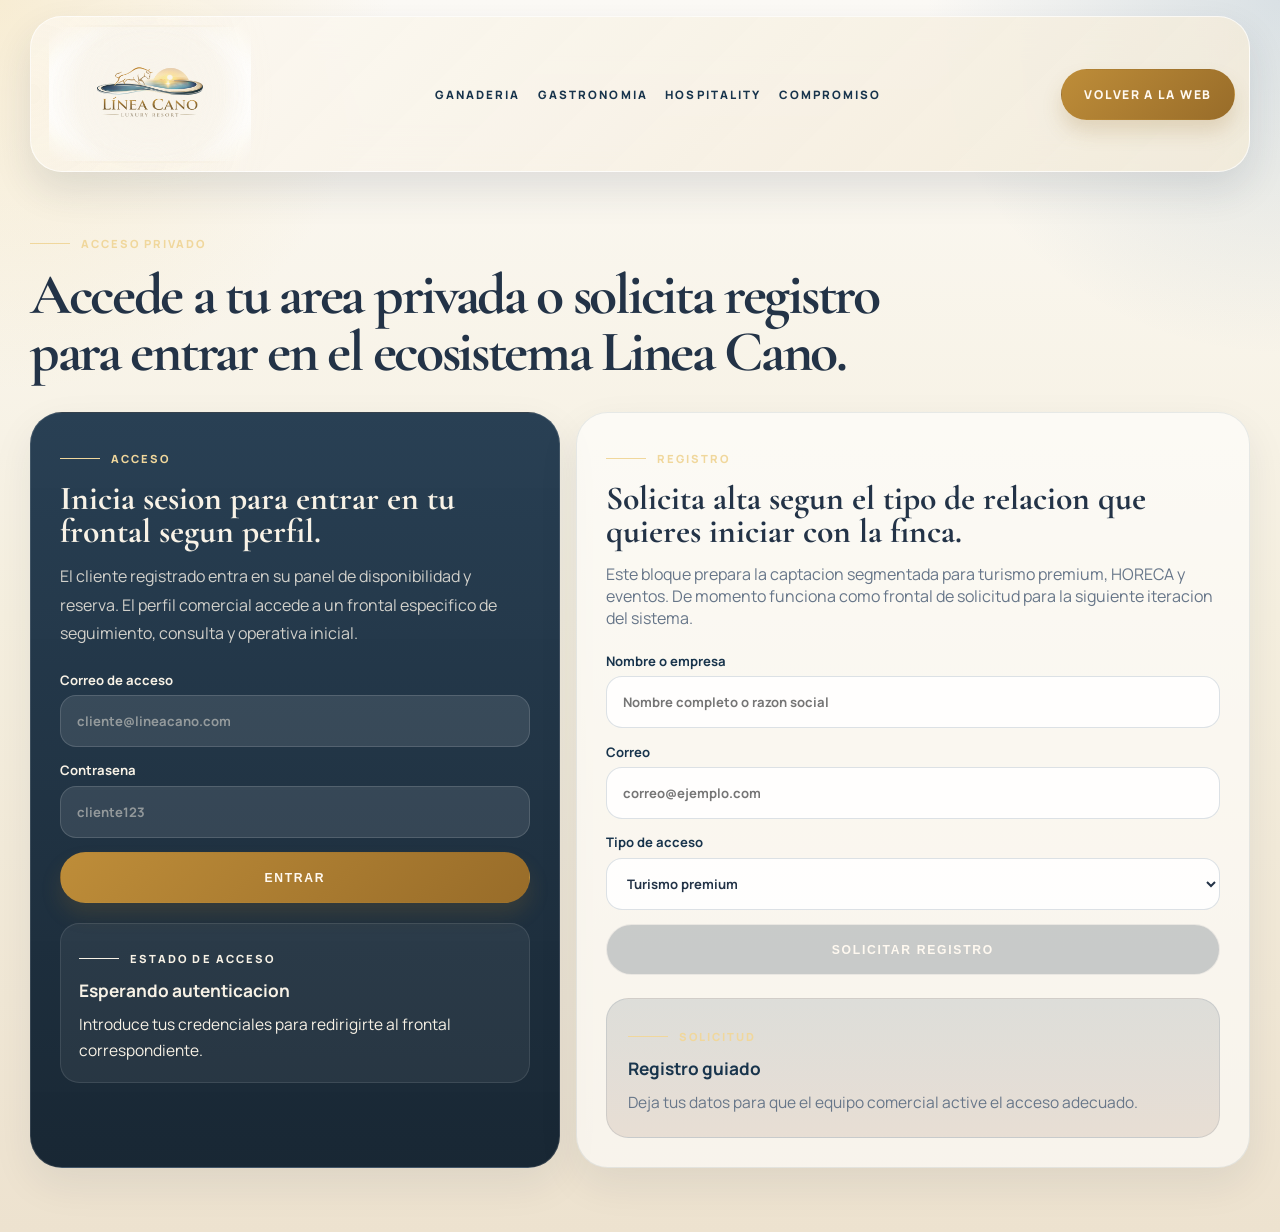
==== acceso.html @ 7818048a "Reestructura el ecosistema digital y el acceso por perfiles" ====
<!DOCTYPE html>
<html lang="es">
<head>
    <meta charset="UTF-8">
    <meta name="viewport" content="width=device-width, initial-scale=1.0">
    <title>Acceso | Linea Cano</title>
    <meta name="description" content="Acceso y registro para clientes y equipo comercial de Linea Cano.">
    <link rel="preconnect" href="https://fonts.googleapis.com">
    <link rel="preconnect" href="https://fonts.gstatic.com" crossorigin>
    <link href="https://fonts.googleapis.com/css2?family=Cormorant+Garamond:wght@400;500;600;700&family=Manrope:wght@400;500;600;700;800&display=swap" rel="stylesheet">
    <link rel="stylesheet" href="style.css">
</head>
<body>
    <header class="site-header">
        <a class="brand" href="index.html" aria-label="Volver al inicio">
            <img class="brand-logo" src="Logo_LineaCano.jpg" alt="Logo de Linea Cano">
        </a>

        <nav class="site-nav" aria-label="Principal">
            <a href="index.html#ganaderia">Ganaderia</a>
            <a href="index.html#producto">Gastronomia</a>
            <a href="index.html#hospitality">Hospitality</a>
            <a href="index.html#compromiso">Compromiso</a>
        </nav>

        <a class="header-cta" href="index.html">Volver a la web</a>
    </header>

    <main class="private-shell">
        <section class="section private-hero">
            <div class="section-heading">
                <p class="eyebrow">Acceso privado</p>
                <h2>Accede a tu area privada o solicita registro para entrar en el ecosistema Linea Cano.</h2>
            </div>

            <div class="private-grid">
                <article class="private-card private-card-dark">
                    <span class="role-kicker">Acceso</span>
                    <h3>Inicia sesion para entrar en tu frontal segun perfil.</h3>
                    <p class="auth-copy">
                        El cliente registrado entra en su panel de disponibilidad y reserva. El perfil comercial accede a un frontal
                        especifico de seguimiento, consulta y operativa inicial.
                    </p>

                    <form class="auth-form" id="auth-form">
                        <label>
                            Correo de acceso
                            <input id="auth-username" name="usuario" type="text" placeholder="cliente@lineacano.com" required>
                        </label>
                        <label>
                            Contrasena
                            <input
                                id="auth-password"
                                name="contrasena"
                                type="password"
                                placeholder="cliente123"
                                maxlength="12"
                                pattern="[A-Za-z0-9]{1,12}"
                                title="La contraseña debe tener un máximo de 12 caracteres alfanuméricos."
                                required
                            >
                        </label>
                        <button class="button button-primary" type="submit">Entrar</button>
                    </form>

                    <div class="session-status" id="session-status" data-state="publico">
                        <p class="availability-label">Estado de acceso</p>
                        <strong class="availability-title">Esperando autenticacion</strong>
                        <p class="availability-text">Introduce tus credenciales para redirigirte al frontal correspondiente.</p>
                    </div>
                </article>

                <article class="private-card">
                    <span class="role-kicker">Registro</span>
                    <h3>Solicita alta segun el tipo de relacion que quieres iniciar con la finca.</h3>
                    <p class="private-text">
                        Este bloque prepara la captacion segmentada para turismo premium, HORECA y eventos. De momento funciona
                        como frontal de solicitud para la siguiente iteracion del sistema.
                    </p>

                    <form class="register-form" id="register-form">
                        <label>
                            Nombre o empresa
                            <input id="register-name" type="text" placeholder="Nombre completo o razon social" required>
                        </label>
                        <label>
                            Correo
                            <input id="register-email" type="email" placeholder="correo@ejemplo.com" required>
                        </label>
                        <label>
                            Tipo de acceso
                            <select id="register-type" required>
                                <option value="turismo">Turismo premium</option>
                                <option value="eventos">Eventos y celebraciones</option>
                                <option value="horeca">Profesional HORECA</option>
                            </select>
                        </label>
                        <button class="button button-secondary register-submit" type="submit">Solicitar registro</button>
                    </form>

                    <div class="availability-card" id="register-status" data-state="bloqueado">
                        <p class="availability-label">Solicitud</p>
                        <strong class="availability-title">Registro guiado</strong>
                        <p class="availability-text">Deja tus datos para que el equipo comercial active el acceso adecuado.</p>
                    </div>
                </article>
            </div>
        </section>
    </main>

    <script src="acceso.js"></script>
</body>
</html>
---- style.css ----
:root {
    --bg: #f7f2e8;
    --surface: rgba(250, 246, 239, 0.88);
    --surface-strong: #efe5d4;
    --ink: #233347;
    --muted: #677689;
    --accent: #be8d39;
    --accent-deep: #986c29;
    --accent-soft: rgba(190, 141, 57, 0.14);
    --navy: #2a4c68;
    --navy-deep: #18344c;
    --sun: #f0d79c;
    --line: rgba(42, 76, 104, 0.14);
    --shadow: 0 24px 60px rgba(24, 41, 59, 0.14);
}

* {
    box-sizing: border-box;
    margin: 0;
    padding: 0;
}

html {
    scroll-behavior: smooth;
}

body {
    min-height: 100vh;
    font-family: "Manrope", sans-serif;
    color: var(--ink);
    background:
        radial-gradient(circle at top left, rgba(240, 215, 156, 0.38), transparent 22%),
        radial-gradient(circle at top right, rgba(60, 109, 149, 0.18), transparent 20%),
        linear-gradient(180deg, #fcfaf6 0%, #f5efdf 50%, #ede2cf 100%);
    -webkit-font-smoothing: antialiased;
}

a {
    color: inherit;
    text-decoration: none;
}

img {
    display: block;
    max-width: 100%;
}

.is-hidden {
    display: none !important;
}

.site-header,
.section,
.stats-strip,
.site-footer {
    width: min(1220px, calc(100% - 2rem));
    margin: 0 auto;
}

.site-header {
    position: sticky;
    top: 0.55rem;
    z-index: 30;
    display: grid;
    grid-template-columns: auto 1fr auto;
    align-items: center;
    gap: 1rem;
    padding: 0.5rem 0.85rem;
    margin-top: 1rem;
    border: 1px solid rgba(255, 255, 255, 0.7);
    border-radius: 2rem;
    background:
        radial-gradient(circle at left center, rgba(240, 215, 156, 0.14), transparent 20%),
        linear-gradient(135deg, rgba(252, 249, 243, 0.9), rgba(242, 234, 216, 0.84));
    backdrop-filter: blur(18px);
    box-shadow: 0 18px 38px rgba(32, 52, 74, 0.12);
    will-change: auto;
    transition: box-shadow 160ms ease;
}

.site-header.is-compact {
    grid-template-columns: auto 1fr auto;
    padding: 0.12rem 0.58rem;
    border-radius: 1rem;
    background:
        radial-gradient(circle at left center, rgba(240, 215, 156, 0.16), transparent 18%),
        linear-gradient(135deg, rgba(249, 244, 235, 0.88), rgba(236, 225, 204, 0.76));
    box-shadow: 0 10px 18px rgba(32, 52, 74, 0.08);
}

.brand {
    display: inline-flex;
    align-items: center;
    position: relative;
    padding: 0.12rem 0.28rem;
    border-radius: 1.2rem;
    background:
        radial-gradient(circle at center, rgba(247, 242, 232, 0.88), rgba(244, 236, 220, 0.5) 58%, rgba(244, 236, 220, 0) 84%);
    border: 0;
    box-shadow: none;
    overflow: visible;
    isolation: isolate;
}

.site-header.is-compact .brand {
    grid-column: 1;
    justify-self: start;
    margin-left: -0.05rem;
    padding-left: 0.02rem;
    background:
        radial-gradient(circle at center, rgba(244, 236, 220, 0.84), rgba(238, 227, 207, 0.46) 58%, rgba(238, 227, 207, 0) 84%);
}

.brand::after {
    content: "";
    position: absolute;
    inset: -0.3rem;
    border-radius: 1.6rem;
    background:
        radial-gradient(circle at center, rgba(247, 242, 232, 0.28), rgba(247, 242, 232, 0) 70%);
    filter: blur(14px);
    z-index: 0;
}

.brand-logo {
    position: relative;
    z-index: 1;
    width: auto;
    height: 8.4rem;
    object-fit: contain;
    mix-blend-mode: multiply;
    filter: saturate(1.02) contrast(1) brightness(1.01);
    -webkit-mask-image: radial-gradient(ellipse at center, #000 58%, rgba(0, 0, 0, 0.88) 72%, rgba(0, 0, 0, 0.32) 84%, transparent 96%);
    mask-image: radial-gradient(ellipse at center, #000 58%, rgba(0, 0, 0, 0.88) 72%, rgba(0, 0, 0, 0.32) 84%, transparent 96%);
    transform-origin: left center;
    backface-visibility: hidden;
    will-change: auto;
    transition: none;
}

.site-header.is-compact .brand-logo {
    height: 3.2rem;
}

.site-nav {
    display: flex;
    justify-content: center;
    flex-wrap: wrap;
    gap: 1.1rem;
}

.site-header.is-compact .site-nav {
    grid-column: 2;
    justify-content: center;
    align-items: center;
    gap: 0.55rem;
}

.site-header.is-compact .site-nav a {
    font-size: 0.6rem;
    letter-spacing: 0.14em;
}

.site-nav a,
.eyebrow,
.card-label,
.role-kicker,
.availability-label,
.feature-list span,
.site-footer p:first-child {
    text-transform: uppercase;
    letter-spacing: 0.18em;
}

.site-nav a {
    position: relative;
    font-size: 0.72rem;
    font-weight: 800;
    color: var(--navy-deep);
}

.site-nav a::after {
    content: "";
    position: absolute;
    left: 0;
    bottom: -0.35rem;
    width: 100%;
    height: 1px;
    background: linear-gradient(90deg, transparent, var(--accent), transparent);
    transform: scaleX(0);
    transform-origin: center;
    transition: transform 180ms ease;
}

.site-nav a:hover::after,
.site-nav a:focus-visible::after {
    transform: scaleX(1);
}

.header-cta,
.button {
    display: inline-flex;
    align-items: center;
    justify-content: center;
    min-height: 3.2rem;
    padding: 0.85rem 1.4rem;
    border-radius: 999px;
    border: 1px solid transparent;
    font-size: 0.76rem;
    font-weight: 800;
    letter-spacing: 0.14em;
    text-transform: uppercase;
    transition: transform 180ms ease, box-shadow 180ms ease, background-color 180ms ease;
}

.header-cta {
    transition:
        transform 180ms ease,
        box-shadow 180ms ease,
        background-color 180ms ease;
}

.site-header.is-compact .header-cta {
    grid-column: 3;
    justify-self: end;
    min-height: 2.15rem;
    padding: 0.42rem 0.72rem;
    font-size: 0.63rem;
}

.header-cta,
.button-primary {
    background: linear-gradient(135deg, var(--accent), var(--accent-deep));
    color: #fff9f0;
    box-shadow: 0 12px 20px rgba(152, 108, 41, 0.2);
}

.header-cta:hover,
.button:hover,
.header-cta:focus-visible,
.button:focus-visible {
    transform: translateY(-2px);
}

.button-secondary {
    border-color: rgba(255, 249, 240, 0.62);
    color: #fff9f0;
    background: rgba(27, 52, 75, 0.22);
}

.hero h1,
.section-heading h2,
.hero-card h2,
.product-copy h3,
.showcase-copy h3,
.role-summary h3,
.booking-head h3,
.reserve-card h2 {
    font-family: "Cormorant Garamond", serif;
}

.hero {
    position: relative;
    padding: 5.7rem 0 3rem;
    overflow: hidden;
}

.hero-backdrop {
    position: absolute;
    inset: 1.3rem 0 auto;
    height: 47rem;
    width: min(1280px, calc(100% - 2rem));
    margin: 0 auto;
    border-radius: 2.8rem;
    background:
        linear-gradient(rgba(23, 40, 57, 0.3), rgba(20, 30, 43, 0.56)),
        linear-gradient(rgba(23, 40, 57, 0.3), rgba(20, 30, 43, 0.56));
    box-shadow: var(--shadow);
    background-position: center;
    background-size: cover;
}

.hero-grid {
    position: relative;
    z-index: 1;
    width: min(1220px, calc(100% - 2rem));
    margin: 0 auto;
    min-height: 42rem;
    display: grid;
    grid-template-columns: minmax(0, 1.35fr) minmax(320px, 0.65fr);
    align-items: end;
    gap: 2rem;
    padding: 3rem 1rem 0;
}

.hero-copy {
    max-width: 46rem;
    color: #f8f2e6;
    padding: 0 0 3rem 0.8rem;
}

.eyebrow,
.card-label,
.role-kicker,
.availability-label {
    display: inline-flex;
    align-items: center;
    gap: 0.7rem;
    font-size: 0.7rem;
    font-weight: 800;
    color: var(--sun);
}

.eyebrow::before,
.card-label::before,
.role-kicker::before,
.availability-label::before {
    content: "";
    width: 2.5rem;
    height: 1px;
    background: currentColor;
}

.hero h1 {
    margin-top: 1rem;
    font-size: clamp(3.5rem, 7vw, 6rem);
    line-height: 0.92;
    letter-spacing: -0.05em;
}

.hero-text,
.story-copy p,
.product-copy p,
.showcase-copy p,
.role-summary p,
.role-features span,
.reserve-card p,
.availability-text,
.booking-form label {
    font-size: 0.97rem;
    line-height: 1.72;
}

.hero-text {
    max-width: 38rem;
    margin-top: 1.35rem;
    color: rgba(248, 242, 230, 0.88);
}

.hero-actions {
    display: flex;
    flex-wrap: wrap;
    gap: 1rem;
    margin-top: 2rem;
}

.hero-card,
.story-panel,
.product-card,
.showcase-card,
.platform-shell,
.reserve-card,
.booking-widget {
    box-shadow: var(--shadow);
}

.hero-card {
    padding: 2.1rem;
    border-radius: 2rem;
    color: #f8f1e5;
    border: 1px solid rgba(255, 255, 255, 0.16);
    background:
        radial-gradient(circle at top right, rgba(240, 215, 156, 0.18), transparent 26%),
        linear-gradient(180deg, rgba(34, 63, 89, 0.86), rgba(20, 34, 48, 0.94));
    backdrop-filter: blur(14px);
}

.hero-card h2 {
    margin-top: 1rem;
    font-size: 2.25rem;
    line-height: 0.98;
}

.hero-list {
    margin-top: 1.5rem;
    list-style: none;
    display: grid;
    gap: 1rem;
}

.hero-list li {
    position: relative;
    padding-left: 1.35rem;
    color: rgba(248, 241, 229, 0.82);
    line-height: 1.7;
}

.hero-list li::before {
    content: "";
    position: absolute;
    top: 0.7rem;
    left: 0;
    width: 0.45rem;
    height: 0.45rem;
    border-radius: 50%;
    background: var(--accent);
}

.stats-strip {
    position: relative;
    z-index: 2;
    margin-top: -2rem;
    display: grid;
    grid-template-columns: repeat(3, minmax(0, 1fr));
    gap: 1rem;
}

.stats-strip article {
    padding: 1.7rem;
    border-radius: 1.6rem;
    background:
        linear-gradient(180deg, rgba(252, 248, 242, 0.95), rgba(238, 227, 208, 0.96));
    border: 1px solid rgba(255, 255, 255, 0.6);
    backdrop-filter: blur(18px);
}

.stats-strip strong {
    display: block;
    font-family: "Cormorant Garamond", serif;
    font-size: 2.5rem;
    color: var(--navy);
}

.stats-strip span {
    display: block;
    margin-top: 0.35rem;
    color: var(--muted);
    line-height: 1.6;
}

.section {
    padding: 6rem 0 0;
}

.section-heading {
    display: grid;
    gap: 1rem;
    max-width: 54rem;
}

.section-heading h2 {
    font-size: clamp(2.55rem, 4.5vw, 4rem);
    line-height: 0.98;
    letter-spacing: -0.04em;
}

.story-layout {
    margin-top: 2rem;
    display: grid;
    grid-template-columns: 1.1fr 1fr 0.9fr;
    gap: 1rem;
}

.story-panel {
    min-height: 27rem;
    border-radius: 2rem;
    overflow: hidden;
}

.story-copy,
.showcase-copy,
.booking-widget,
.platform-shell {
    border: 1px solid var(--line);
    background: linear-gradient(180deg, rgba(251, 247, 240, 0.92), rgba(238, 228, 211, 0.96));
}

.story-copy {
    padding: 2rem;
}

.story-copy p + p,
.showcase-copy p + p {
    margin-top: 1rem;
}

.story-image,
.product-card,
.showcase-image {
    position: relative;
    background-position: center;
    background-size: cover;
}

.story-image-main {
    background-image:
        linear-gradient(rgba(24, 28, 23, 0.18), rgba(24, 28, 23, 0.42)),
        linear-gradient(rgba(24, 28, 23, 0.18), rgba(24, 28, 23, 0.42));
}

.story-image-side {
    background-image:
        linear-gradient(rgba(26, 35, 46, 0.18), rgba(20, 29, 40, 0.4)),
        linear-gradient(rgba(26, 35, 46, 0.18), rgba(20, 29, 40, 0.4));
}

.panel-overlay {
    position: absolute;
    inset: auto 1.2rem 1.2rem;
    padding: 1rem 1.1rem;
    border-radius: 1.2rem;
    background: rgba(17, 31, 43, 0.58);
    color: #f8f2e6;
    backdrop-filter: blur(10px);
}

.panel-overlay span {
    display: block;
    font-size: 0.72rem;
    text-transform: uppercase;
    letter-spacing: 0.16em;
    color: rgba(248, 242, 230, 0.72);
}

.panel-overlay strong {
    display: block;
    margin-top: 0.45rem;
    font-family: "Cormorant Garamond", serif;
    font-size: 1.45rem;
    font-weight: 600;
}

.product-grid {
    margin-top: 2rem;
    display: grid;
    grid-template-columns: 1.15fr 1fr 1fr;
    gap: 1rem;
}

.product-card {
    min-height: 28rem;
    border-radius: 2rem;
    overflow: hidden;
    display: flex;
    align-items: end;
}

.product-card-steak {
    background-image:
        linear-gradient(rgba(20, 18, 16, 0.16), rgba(20, 18, 16, 0.68)),
        linear-gradient(rgba(20, 18, 16, 0.16), rgba(20, 18, 16, 0.68));
}

.product-card-garden {
    background-image:
        linear-gradient(rgba(25, 36, 20, 0.16), rgba(20, 28, 19, 0.64)),
        linear-gradient(rgba(25, 36, 20, 0.16), rgba(20, 28, 19, 0.64));
}

.product-card-iberico {
    background-image:
        linear-gradient(rgba(24, 31, 22, 0.14), rgba(19, 26, 19, 0.62)),
        linear-gradient(rgba(24, 31, 22, 0.14), rgba(19, 26, 19, 0.62));
}

.product-copy {
    width: 100%;
    padding: 1.7rem;
    color: #f8f2e6;
    background: linear-gradient(180deg, transparent, rgba(18, 24, 32, 0.66));
}

.product-copy span {
    font-size: 0.7rem;
    font-weight: 800;
    letter-spacing: 0.18em;
    text-transform: uppercase;
    color: var(--sun);
}

.product-copy h3 {
    margin-top: 0.8rem;
    font-size: 1.9rem;
    line-height: 1;
}

.product-copy p {
    margin-top: 0.8rem;
    color: rgba(248, 242, 230, 0.84);
}

.showcase-layout {
    margin-top: 2rem;
    display: grid;
    grid-template-columns: 1.05fr 0.95fr;
    gap: 1rem;
}

.thematic-section {
    position: relative;
}

.page-hero {
    padding-bottom: 2.4rem;
}

.subpage-hero .hero-grid {
    min-height: 27rem;
    align-items: end;
}

.gateway-grid,
.sitemap-grid,
.contact-strip {
    margin-top: 2rem;
    display: grid;
    grid-template-columns: repeat(2, minmax(0, 1fr));
    gap: 1rem;
}

.sitemap-grid {
    grid-template-columns: repeat(3, minmax(0, 1fr));
}

.contact-strip {
    grid-template-columns: repeat(3, minmax(0, 1fr));
}

.gateway-card,
.sitemap-card {
    padding: 1.85rem;
    border-radius: 2rem;
    background:
        radial-gradient(circle at top right, rgba(240, 215, 156, 0.18), transparent 26%),
        rgba(255, 255, 255, 0.58);
    border: 1px solid rgba(42, 76, 104, 0.1);
    box-shadow: 0 16px 40px rgba(24, 41, 59, 0.08);
}

.gateway-card h3,
.sitemap-card h3 {
    margin-top: 0.9rem;
    font-family: "Cormorant Garamond", serif;
    font-size: 2rem;
    line-height: 1;
}

.gateway-card p,
.sitemap-card p {
    margin-top: 0.9rem;
    color: var(--muted);
    line-height: 1.72;
}

.gateway-card .button {
    margin-top: 1.4rem;
}

.sitemap-card a {
    display: inline-flex;
    margin-top: 1.2rem;
    font-weight: 800;
    letter-spacing: 0.08em;
    text-transform: uppercase;
    color: var(--navy-deep);
}

.thematic-grid {
    margin-top: 2rem;
    display: grid;
    grid-template-columns: repeat(2, minmax(0, 1fr));
    gap: 1rem;
}

.thematic-card {
    padding: 2rem;
    border-radius: 2rem;
    background:
        radial-gradient(circle at top right, rgba(240, 215, 156, 0.18), transparent 28%),
        rgba(255, 255, 255, 0.58);
    border: 1px solid rgba(42, 76, 104, 0.1);
    box-shadow: 0 16px 40px rgba(24, 41, 59, 0.08);
}

.thematic-card h3 {
    margin-top: 0.9rem;
    font-family: "Cormorant Garamond", serif;
    font-size: 2rem;
    line-height: 1;
}

.thematic-card p {
    margin-top: 0.9rem;
    color: var(--muted);
}

.showcase-card {
    min-height: 30rem;
    border-radius: 2rem;
    overflow: hidden;
}

.showcase-image {
    background-image:
        linear-gradient(rgba(16, 20, 16, 0.16), rgba(16, 20, 16, 0.34)),
        linear-gradient(rgba(16, 20, 16, 0.16), rgba(16, 20, 16, 0.34));
}

.showcase-copy {
    padding: 2rem;
}

.feature-list {
    display: flex;
    flex-wrap: wrap;
    gap: 0.8rem;
    margin-top: 1.4rem;
}

.feature-list span {
    padding: 0.85rem 1rem;
    border-radius: 999px;
    background: rgba(255, 255, 255, 0.56);
    border: 1px solid rgba(29, 36, 29, 0.08);
    font-size: 0.68rem;
    font-weight: 800;
}

.platform-shell {
    margin-top: 2rem;
    padding: 1.2rem;
    border-radius: 2rem;
}

.access-layout {
    display: grid;
    grid-template-columns: minmax(300px, 0.86fr) minmax(0, 1.14fr);
    gap: 1rem;
}

.auth-card {
    padding: 1.5rem;
    border-radius: 1.7rem;
    background: linear-gradient(180deg, rgba(32, 56, 78, 0.96), rgba(20, 35, 49, 0.98));
    color: #f8f2e6;
    border: 1px solid rgba(255, 255, 255, 0.12);
}

.auth-card h3 {
    margin-top: 1rem;
    font-family: "Cormorant Garamond", serif;
    font-size: 2.05rem;
    line-height: 1;
}

.auth-copy {
    margin-top: 0.8rem;
    color: rgba(248, 242, 230, 0.82);
    line-height: 1.8;
}

.auth-form {
    display: grid;
    gap: 0.9rem;
    margin-top: 1.4rem;
}

.auth-form label {
    display: grid;
    gap: 0.4rem;
    font-size: 0.82rem;
    font-weight: 700;
    color: #f8f2e6;
}

.auth-form input {
    min-height: 3.25rem;
    padding: 0.9rem 1rem;
    border-radius: 1rem;
    border: 1px solid rgba(255, 255, 255, 0.14);
    background: rgba(255, 255, 255, 0.1);
    color: #fff8ed;
    font: inherit;
}

.auth-form input::placeholder {
    color: rgba(248, 242, 230, 0.48);
}

.demo-users {
    margin-top: 1.2rem;
    padding: 1rem 1.1rem;
    border-radius: 1.2rem;
    background: rgba(255, 255, 255, 0.06);
    border: 1px solid rgba(255, 255, 255, 0.08);
}

.demo-users strong {
    display: block;
    color: var(--sun);
}

.demo-users p {
    margin-top: 0.45rem;
    color: rgba(248, 242, 230, 0.82);
}

.session-status {
    margin-top: 1.2rem;
    padding: 1.15rem;
    border-radius: 1.2rem;
    background: rgba(255, 255, 255, 0.06);
    border: 1px solid rgba(255, 255, 255, 0.1);
}

.session-status[data-state="registrado"] {
    background: linear-gradient(180deg, rgba(54, 110, 81, 0.22), rgba(255, 255, 255, 0.06));
}

.session-status[data-state="maestro"] {
    background: linear-gradient(180deg, rgba(190, 141, 57, 0.22), rgba(255, 255, 255, 0.06));
}

.logout-button {
    width: 100%;
    margin-top: 1rem;
}

.access-copy {
    display: grid;
    gap: 1rem;
}

.public-portal,
.private-portal {
    display: grid;
    gap: 1rem;
}

.role-switch {
    display: inline-flex;
    flex-wrap: wrap;
    gap: 0.7rem;
    padding: 0.35rem;
    border-radius: 999px;
    background: rgba(255, 255, 255, 0.58);
    border: 1px solid rgba(42, 76, 104, 0.1);
}

.role-tab {
    min-height: 2.9rem;
    padding: 0.75rem 1.1rem;
    border: 0;
    border-radius: 999px;
    background: transparent;
    color: var(--navy-deep);
    font: inherit;
    font-size: 0.76rem;
    font-weight: 800;
    letter-spacing: 0.12em;
    text-transform: uppercase;
    cursor: pointer;
}

.role-tab.is-active {
    background: linear-gradient(135deg, var(--navy), var(--navy-deep));
    color: #fff6ea;
    box-shadow: 0 12px 20px rgba(24, 52, 76, 0.2);
}

.role-panels {
    margin-top: 1.4rem;
}

.role-panel {
    display: none;
    grid-template-columns: minmax(0, 0.95fr) minmax(0, 1.05fr);
    gap: 1rem;
}

.role-panel.is-active {
    display: grid;
}

.role-summary,
.role-features article,
.management-preview article {
    padding: 1.5rem;
    border-radius: 1.5rem;
    background: rgba(255, 255, 255, 0.56);
    border: 1px solid rgba(42, 76, 104, 0.1);
}

.role-summary h3,
.booking-head h3 {
    margin-top: 1rem;
    font-size: 2rem;
    line-height: 1;
}

.role-summary p {
    margin-top: 0.8rem;
    color: var(--muted);
}

.role-features {
    display: grid;
    gap: 1rem;
}

.role-features strong,
.management-preview strong,
.availability-title {
    display: block;
    color: var(--navy-deep);
}

.role-features span {
    display: block;
    margin-top: 0.35rem;
    color: var(--muted);
}

.reservation-layout {
    display: grid;
    grid-template-columns: minmax(0, 1fr) minmax(340px, 0.92fr);
    gap: 1rem;
    align-items: stretch;
}

.reserve-card {
    padding: 2.7rem;
    border-radius: 2.2rem;
    background:
        radial-gradient(circle at top right, rgba(240, 215, 156, 0.2), transparent 26%),
        linear-gradient(135deg, rgba(27, 52, 75, 0.94), rgba(52, 82, 111, 0.86)),
        url("https://images.unsplash.com/photo-1510798831971-661eb04b3739?auto=format&fit=crop&w=1400&q=80") center/cover;
    color: #f8f1e5;
}

.reserve-card h2 {
    max-width: 48rem;
    margin-top: 1rem;
    font-size: clamp(2.7rem, 4.4vw, 4rem);
    line-height: 0.97;
}

.reserve-card p {
    max-width: 38rem;
    margin-top: 1rem;
    color: rgba(248, 241, 229, 0.84);
}

.booking-widget {
    padding: 1.6rem;
    border-radius: 2rem;
}

.booking-form {
    display: grid;
    gap: 1rem;
    margin-top: 1.3rem;
}

.booking-form label {
    display: grid;
    gap: 0.45rem;
    font-size: 0.82rem;
    font-weight: 700;
    color: var(--navy-deep);
}

.booking-form input,
.booking-form select {
    width: 100%;
    min-height: 3.4rem;
    padding: 0.9rem 1rem;
    border-radius: 1rem;
    border: 1px solid rgba(42, 76, 104, 0.18);
    background: rgba(255, 255, 255, 0.76);
    color: var(--ink);
    font: inherit;
}

.booking-form.is-locked {
    opacity: 0.92;
}

.booking-submit {
    width: 100%;
    margin-top: 0.4rem;
}

.booking-form.is-locked input,
.booking-form.is-locked select {
    opacity: 1;
    background: rgba(255, 255, 255, 0.88);
}

.booking-confirm {
    margin-top: 0;
}

.private-shell {
    padding: 2rem 0 4rem;
}

.private-hero {
    padding-top: 2rem;
}

.private-grid {
    margin-top: 2rem;
    display: grid;
    grid-template-columns: minmax(320px, 0.88fr) minmax(0, 1.12fr);
    gap: 1rem;
}

.private-card {
    padding: 1.8rem;
    border-radius: 2rem;
    background: rgba(255, 255, 255, 0.58);
    border: 1px solid rgba(42, 76, 104, 0.1);
    box-shadow: 0 16px 40px rgba(24, 41, 59, 0.08);
}

.private-card-dark {
    background: linear-gradient(180deg, rgba(32, 56, 78, 0.96), rgba(20, 35, 49, 0.98));
    color: #f8f2e6;
    border-color: rgba(255, 255, 255, 0.12);
}

.private-card h3 {
    margin-top: 1rem;
    font-family: "Cormorant Garamond", serif;
    font-size: 2.1rem;
    line-height: 1;
}

.private-text {
    margin-top: 0.9rem;
    color: var(--muted);
}

.register-form {
    display: grid;
    gap: 0.9rem;
    margin-top: 1.4rem;
}

.register-form label {
    display: grid;
    gap: 0.4rem;
    font-size: 0.82rem;
    font-weight: 700;
    color: var(--navy-deep);
}

.register-form input,
.register-form select {
    min-height: 3.25rem;
    padding: 0.9rem 1rem;
    border-radius: 1rem;
    border: 1px solid rgba(42, 76, 104, 0.16);
    background: rgba(255, 255, 255, 0.84);
    color: var(--ink);
    font: inherit;
}

.private-card-dark .session-status .availability-title,
.private-card-dark .session-status .availability-text,
.private-card-dark .session-status .availability-label {
    color: #f8f2e6;
}

.private-logout {
    border: 0;
    cursor: pointer;
}

.availability-card {
    margin-top: 1.4rem;
    padding: 1.35rem;
    border-radius: 1.4rem;
    background: linear-gradient(180deg, rgba(34, 63, 89, 0.08), rgba(190, 141, 57, 0.12));
    border: 1px solid rgba(42, 76, 104, 0.12);
}

.availability-card[data-state="disponible"] {
    background: linear-gradient(180deg, rgba(34, 89, 67, 0.1), rgba(190, 141, 57, 0.1));
}

.availability-card[data-state="demanda"] {
    background: linear-gradient(180deg, rgba(190, 141, 57, 0.16), rgba(42, 76, 104, 0.08));
}

.availability-card[data-state="revision"],
.availability-card[data-state="aviso"] {
    background: linear-gradient(180deg, rgba(121, 67, 40, 0.14), rgba(42, 76, 104, 0.08));
}

.availability-card[data-state="bloqueado"] {
    background: linear-gradient(180deg, rgba(27, 52, 75, 0.12), rgba(121, 67, 40, 0.12));
}

.availability-title {
    margin-top: 0.8rem;
    font-size: 1.08rem;
}

.availability-text {
    margin-top: 0.55rem;
    color: var(--muted);
}

.management-preview {
    display: grid;
    grid-template-columns: repeat(3, minmax(0, 1fr));
    gap: 0.8rem;
    margin-top: 1rem;
}

.management-preview span {
    display: block;
    color: var(--muted);
    font-size: 0.78rem;
}

.management-preview strong {
    margin-top: 0.4rem;
    font-size: 0.98rem;
}

.site-footer {
    display: flex;
    justify-content: space-between;
    gap: 1rem;
    padding: 0 0 2.2rem;
    color: var(--muted);
    font-size: 0.82rem;
}

@media (max-width: 1100px) {
    .site-header,
    .hero-grid,
    .story-layout,
    .product-grid,
    .showcase-layout,
    .thematic-grid,
    .gateway-grid,
    .sitemap-grid,
    .contact-strip,
    .access-layout,
    .private-grid,
    .reservation-layout,
    .role-panel,
    .stats-strip {
        grid-template-columns: 1fr;
    }

    .site-header {
        justify-items: start;
    }

    .site-nav {
        justify-content: flex-start;
    }

    .hero-grid {
        min-height: auto;
        padding-top: 2.6rem;
    }

    .hero-backdrop {
        height: calc(100% - 1.3rem);
    }

    .management-preview {
        grid-template-columns: 1fr;
    }
}

@media (max-width: 760px) {
    .site-header,
    .section,
    .stats-strip,
    .site-footer {
        width: min(1220px, calc(100% - 1rem));
    }

    .site-header {
        position: static;
        padding: 0.9rem;
        border-radius: 1.5rem;
    }

    .brand {
        width: 100%;
        justify-content: center;
    }

    .brand-logo {
        height: 7rem;
    }

    .site-header.is-compact .brand-logo {
        height: 4rem;
    }

    .header-cta,
    .button,
    .role-tab {
        width: 100%;
    }

    .site-nav,
    .hero-actions,
    .role-switch {
        width: 100%;
    }

    .hero {
        padding-top: 1rem;
    }

    .hero-backdrop {
        width: min(1280px, calc(100% - 1rem));
        border-radius: 2rem;
    }

    .hero-grid {
        width: min(1220px, calc(100% - 1rem));
        padding-inline: 0.5rem;
    }

    .hero h1,
    .section-heading h2,
    .reserve-card h2 {
        line-height: 1;
    }

    .section {
        padding-top: 4rem;
    }

    .hero-card,
    .story-copy,
    .showcase-copy,
    .platform-shell,
    .reserve-card,
    .booking-widget {
        padding: 1.4rem;
    }

    .product-card,
    .showcase-card,
    .story-panel {
        min-height: 22rem;
    }

    .site-footer {
        flex-direction: column;
        padding-bottom: 1.5rem;
    }
}
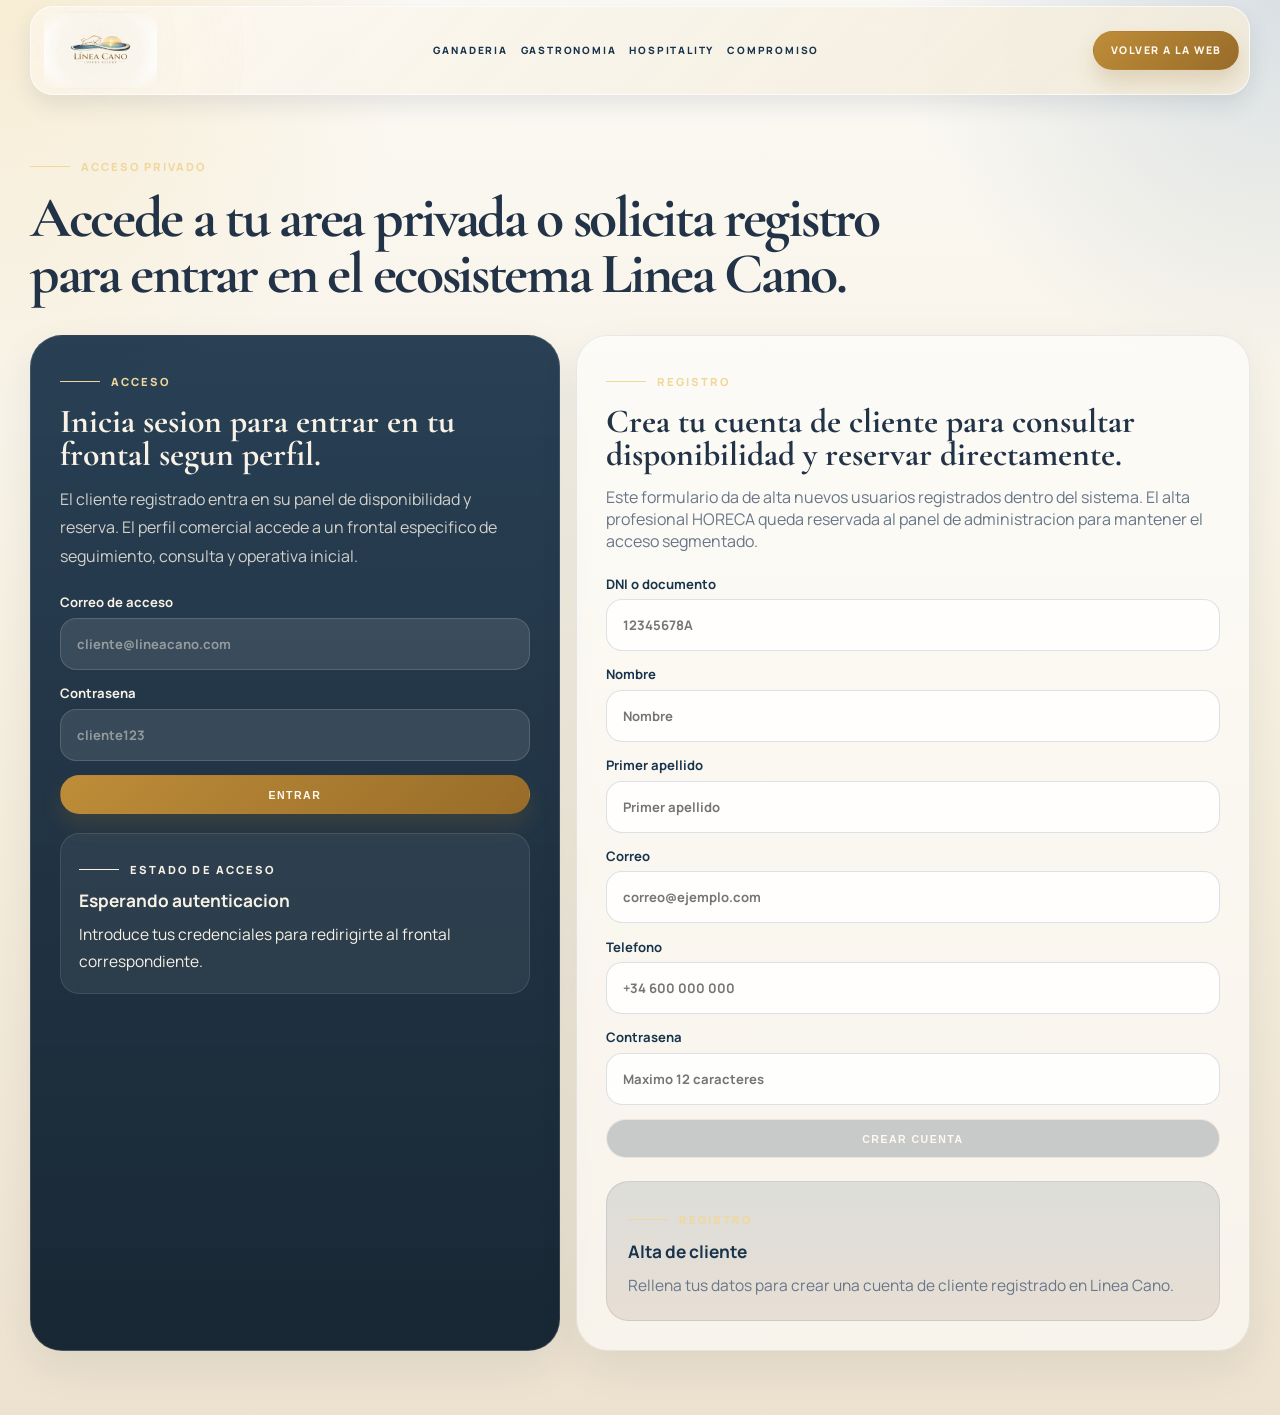
==== commit aaa84d5a: "Añade registro, alta HORECA y ajustes visuales" ====
--- a/acceso.html
+++ b/acceso.html
@@ -72,36 +72,52 @@
 
                 <article class="private-card">
                     <span class="role-kicker">Registro</span>
-                    <h3>Solicita alta segun el tipo de relacion que quieres iniciar con la finca.</h3>
+                    <h3>Crea tu cuenta de cliente para consultar disponibilidad y reservar directamente.</h3>
                     <p class="private-text">
-                        Este bloque prepara la captacion segmentada para turismo premium, HORECA y eventos. De momento funciona
-                        como frontal de solicitud para la siguiente iteracion del sistema.
+                        Este formulario da de alta nuevos usuarios registrados dentro del sistema. El alta profesional HORECA
+                        queda reservada al panel de administracion para mantener el acceso segmentado.
                     </p>
 
                     <form class="register-form" id="register-form">
                         <label>
-                            Nombre o empresa
-                            <input id="register-name" type="text" placeholder="Nombre completo o razon social" required>
+                            DNI o documento
+                            <input id="register-document" type="text" placeholder="12345678A" maxlength="20" required>
+                        </label>
+                        <label>
+                            Nombre
+                            <input id="register-name" type="text" placeholder="Nombre" required>
+                        </label>
+                        <label>
+                            Primer apellido
+                            <input id="register-surname" type="text" placeholder="Primer apellido" required>
                         </label>
                         <label>
                             Correo
                             <input id="register-email" type="email" placeholder="correo@ejemplo.com" required>
                         </label>
                         <label>
-                            Tipo de acceso
-                            <select id="register-type" required>
-                                <option value="turismo">Turismo premium</option>
-                                <option value="eventos">Eventos y celebraciones</option>
-                                <option value="horeca">Profesional HORECA</option>
-                            </select>
+                            Telefono
+                            <input id="register-phone" type="tel" placeholder="+34 600 000 000">
                         </label>
-                        <button class="button button-secondary register-submit" type="submit">Solicitar registro</button>
+                        <label>
+                            Contrasena
+                            <input
+                                id="register-password"
+                                type="password"
+                                placeholder="Maximo 12 caracteres"
+                                maxlength="12"
+                                pattern="[A-Za-z0-9]{1,12}"
+                                title="La contraseña debe tener un máximo de 12 caracteres alfanuméricos."
+                                required
+                            >
+                        </label>
+                        <button class="button button-secondary register-submit" type="submit">Crear cuenta</button>
                     </form>
 
                     <div class="availability-card" id="register-status" data-state="bloqueado">
-                        <p class="availability-label">Solicitud</p>
-                        <strong class="availability-title">Registro guiado</strong>
-                        <p class="availability-text">Deja tus datos para que el equipo comercial active el acceso adecuado.</p>
+                        <p class="availability-label">Registro</p>
+                        <strong class="availability-title">Alta de cliente</strong>
+                        <p class="availability-text">Rellena tus datos para crear una cuenta de cliente registrado en Linea Cano.</p>
                     </div>
                 </article>
             </div>
--- a/style.css
+++ b/style.css
@@ -59,47 +59,56 @@
 
 .site-header {
     position: sticky;
-    top: 0.55rem;
+    top: 0.22rem;
     z-index: 30;
     display: grid;
     grid-template-columns: auto 1fr auto;
     align-items: center;
-    gap: 1rem;
-    padding: 0.5rem 0.85rem;
-    margin-top: 1rem;
+    gap: 0.72rem;
+    padding: 0.3rem 0.62rem;
+    margin-top: 0.35rem;
     border: 1px solid rgba(255, 255, 255, 0.7);
-    border-radius: 2rem;
+    border-radius: 1.45rem;
     background:
         radial-gradient(circle at left center, rgba(240, 215, 156, 0.14), transparent 20%),
         linear-gradient(135deg, rgba(252, 249, 243, 0.9), rgba(242, 234, 216, 0.84));
     backdrop-filter: blur(18px);
-    box-shadow: 0 18px 38px rgba(32, 52, 74, 0.12);
+    box-shadow: 0 10px 22px rgba(32, 52, 74, 0.1);
     will-change: auto;
-    transition: box-shadow 160ms ease;
+    transition:
+        padding 240ms cubic-bezier(0.22, 1, 0.36, 1),
+        border-radius 240ms cubic-bezier(0.22, 1, 0.36, 1),
+        box-shadow 240ms cubic-bezier(0.22, 1, 0.36, 1),
+        background 240ms cubic-bezier(0.22, 1, 0.36, 1),
+        top 240ms cubic-bezier(0.22, 1, 0.36, 1);
 }
 
 .site-header.is-compact {
     grid-template-columns: auto 1fr auto;
-    padding: 0.12rem 0.58rem;
-    border-radius: 1rem;
-    background:
-        radial-gradient(circle at left center, rgba(240, 215, 156, 0.16), transparent 18%),
-        linear-gradient(135deg, rgba(249, 244, 235, 0.88), rgba(236, 225, 204, 0.76));
-    box-shadow: 0 10px 18px rgba(32, 52, 74, 0.08);
+    top: 0.08rem;
+    padding: 0.04rem 0.34rem;
+    border-radius: 0.72rem;
+    background:
+        radial-gradient(circle at left center, rgba(240, 215, 156, 0.1), transparent 14%),
+        linear-gradient(135deg, rgba(249, 244, 235, 0.78), rgba(236, 225, 204, 0.62));
+    box-shadow: 0 4px 8px rgba(32, 52, 74, 0.05);
 }
 
 .brand {
     display: inline-flex;
     align-items: center;
     position: relative;
-    padding: 0.12rem 0.28rem;
-    border-radius: 1.2rem;
+    padding: 0.08rem 0.18rem;
+    border-radius: 0.95rem;
     background:
         radial-gradient(circle at center, rgba(247, 242, 232, 0.88), rgba(244, 236, 220, 0.5) 58%, rgba(244, 236, 220, 0) 84%);
     border: 0;
     box-shadow: none;
     overflow: visible;
     isolation: isolate;
+    transition:
+        padding 240ms cubic-bezier(0.22, 1, 0.36, 1),
+        background 240ms cubic-bezier(0.22, 1, 0.36, 1);
 }
 
 .site-header.is-compact .brand {
@@ -108,14 +117,14 @@
     margin-left: -0.05rem;
     padding-left: 0.02rem;
     background:
-        radial-gradient(circle at center, rgba(244, 236, 220, 0.84), rgba(238, 227, 207, 0.46) 58%, rgba(238, 227, 207, 0) 84%);
+        radial-gradient(circle at center, rgba(244, 236, 220, 0.76), rgba(238, 227, 207, 0.3) 54%, rgba(238, 227, 207, 0) 82%);
 }
 
 .brand::after {
     content: "";
     position: absolute;
-    inset: -0.3rem;
-    border-radius: 1.6rem;
+    inset: -0.18rem;
+    border-radius: 1.1rem;
     background:
         radial-gradient(circle at center, rgba(247, 242, 232, 0.28), rgba(247, 242, 232, 0) 70%);
     filter: blur(14px);
@@ -126,7 +135,7 @@
     position: relative;
     z-index: 1;
     width: auto;
-    height: 8.4rem;
+    height: 4.7rem;
     object-fit: contain;
     mix-blend-mode: multiply;
     filter: saturate(1.02) contrast(1) brightness(1.01);
@@ -135,30 +144,30 @@
     transform-origin: left center;
     backface-visibility: hidden;
     will-change: auto;
-    transition: none;
+    transition: height 240ms cubic-bezier(0.22, 1, 0.36, 1);
 }
 
 .site-header.is-compact .brand-logo {
-    height: 3.2rem;
+    height: 2.15rem;
 }
 
 .site-nav {
     display: flex;
     justify-content: center;
     flex-wrap: wrap;
-    gap: 1.1rem;
+    gap: 0.8rem;
 }
 
 .site-header.is-compact .site-nav {
     grid-column: 2;
     justify-content: center;
     align-items: center;
-    gap: 0.55rem;
+    gap: 0.45rem;
 }
 
 .site-header.is-compact .site-nav a {
-    font-size: 0.6rem;
-    letter-spacing: 0.14em;
+    font-size: 0.55rem;
+    letter-spacing: 0.12em;
 }
 
 .site-nav a,
@@ -174,7 +183,7 @@
 
 .site-nav a {
     position: relative;
-    font-size: 0.72rem;
+    font-size: 0.63rem;
     font-weight: 800;
     color: var(--navy-deep);
 }
@@ -202,11 +211,11 @@
     display: inline-flex;
     align-items: center;
     justify-content: center;
-    min-height: 3.2rem;
-    padding: 0.85rem 1.4rem;
+    min-height: 2.45rem;
+    padding: 0.65rem 1.02rem;
     border-radius: 999px;
     border: 1px solid transparent;
-    font-size: 0.76rem;
+    font-size: 0.66rem;
     font-weight: 800;
     letter-spacing: 0.14em;
     text-transform: uppercase;
@@ -223,9 +232,10 @@
 .site-header.is-compact .header-cta {
     grid-column: 3;
     justify-self: end;
-    min-height: 2.15rem;
-    padding: 0.42rem 0.72rem;
-    font-size: 0.63rem;
+    min-height: 1.6rem;
+    padding: 0.24rem 0.48rem;
+    font-size: 0.5rem;
+    box-shadow: 0 5px 10px rgba(152, 108, 41, 0.1);
 }
 
 .header-cta,
@@ -263,6 +273,9 @@
     position: relative;
     padding: 5.7rem 0 3rem;
     overflow: hidden;
+    background:
+        radial-gradient(circle at top left, rgba(240, 215, 156, 0.18), transparent 26%),
+        radial-gradient(circle at top right, rgba(42, 76, 104, 0.08), transparent 22%);
 }
 
 .hero-backdrop {
@@ -280,23 +293,35 @@
     background-size: cover;
 }
 
+.subpage-hero .hero-copy,
+.subpage-hero .hero-text,
+.subpage-hero .hero-copy .eyebrow,
+.subpage-hero .hero-copy h1 {
+    color: #fbf4e7;
+    text-shadow: 0 2px 14px rgba(10, 14, 12, 0.28);
+}
+
+.subpage-hero .hero-copy .eyebrow {
+    color: rgba(244, 214, 152, 0.96);
+}
+
 .hero-grid {
     position: relative;
     z-index: 1;
     width: min(1220px, calc(100% - 2rem));
     margin: 0 auto;
-    min-height: 42rem;
-    display: grid;
-    grid-template-columns: minmax(0, 1.35fr) minmax(320px, 0.65fr);
-    align-items: end;
+    min-height: 34rem;
+    display: grid;
+    grid-template-columns: minmax(0, 1.05fr) minmax(340px, 0.95fr);
+    align-items: center;
     gap: 2rem;
     padding: 3rem 1rem 0;
 }
 
 .hero-copy {
     max-width: 46rem;
-    color: #f8f2e6;
-    padding: 0 0 3rem 0.8rem;
+    color: var(--navy-deep);
+    padding: 0 0 1rem 0.8rem;
 }
 
 .eyebrow,
@@ -344,7 +369,7 @@
 .hero-text {
     max-width: 38rem;
     margin-top: 1.35rem;
-    color: rgba(248, 242, 230, 0.88);
+    color: var(--muted);
 }
 
 .hero-actions {
@@ -355,6 +380,7 @@
 }
 
 .hero-card,
+.hero-brand-mark,
 .story-panel,
 .product-card,
 .showcase-card,
@@ -379,6 +405,41 @@
     margin-top: 1rem;
     font-size: 2.25rem;
     line-height: 0.98;
+}
+
+.hero-brand-mark {
+    position: relative;
+    min-height: 28rem;
+    display: grid;
+    place-items: center;
+    overflow: hidden;
+    border-radius: 2.2rem;
+    background:
+        radial-gradient(circle at center, rgba(255, 248, 234, 0.98), rgba(244, 234, 214, 0.88) 48%, rgba(232, 216, 188, 0.48) 72%, rgba(232, 216, 188, 0.12) 100%);
+    border: 1px solid rgba(255, 255, 255, 0.76);
+}
+
+.hero-brand-logo {
+    position: relative;
+    z-index: 1;
+    width: min(100%, 24rem);
+    mix-blend-mode: multiply;
+    filter: saturate(1.04) contrast(1.02) brightness(1.01);
+    -webkit-mask-image: radial-gradient(ellipse at center, #000 60%, rgba(0, 0, 0, 0.86) 74%, rgba(0, 0, 0, 0.28) 88%, transparent 100%);
+    mask-image: radial-gradient(ellipse at center, #000 60%, rgba(0, 0, 0, 0.86) 74%, rgba(0, 0, 0, 0.28) 88%, transparent 100%);
+}
+
+.hero-brand-text {
+    position: absolute;
+    inset: auto 1.25rem 1.25rem;
+    z-index: 1;
+    padding: 1rem 1.1rem;
+    border-radius: 1.2rem;
+    background: rgba(17, 31, 43, 0.62);
+    color: #f8f2e6;
+    line-height: 1.6;
+    text-shadow: 0 1px 8px rgba(0, 0, 0, 0.2);
+    backdrop-filter: blur(10px);
 }
 
 .hero-list {
@@ -438,6 +499,210 @@
     line-height: 1.6;
 }
 
+.brand-manifesto-grid {
+    display: grid;
+    grid-template-columns: minmax(320px, 0.92fr) minmax(0, 1.08fr);
+    gap: 1.2rem;
+    align-items: center;
+}
+
+.brand-manifesto-mark,
+.brand-manifesto-copy {
+    position: relative;
+    border-radius: 2.2rem;
+    box-shadow: var(--shadow);
+}
+
+.brand-manifesto-mark {
+    min-height: 34rem;
+    display: grid;
+    place-items: center;
+    overflow: hidden;
+    background:
+        radial-gradient(circle at center, rgba(255, 248, 234, 0.98), rgba(244, 234, 214, 0.88) 48%, rgba(232, 216, 188, 0.48) 72%, rgba(232, 216, 188, 0.12) 100%);
+    border: 1px solid rgba(255, 255, 255, 0.76);
+}
+
+.brand-manifesto-landscape {
+    position: relative;
+    background:
+        linear-gradient(rgba(24, 28, 23, 0.16), rgba(24, 28, 23, 0.42)),
+        radial-gradient(circle at 18% 24%, rgba(126, 154, 96, 0.34), transparent 18%),
+        radial-gradient(circle at 46% 32%, rgba(88, 114, 61, 0.28), transparent 22%),
+        radial-gradient(circle at 74% 28%, rgba(112, 145, 82, 0.3), transparent 18%),
+        linear-gradient(180deg, rgba(202, 205, 176, 0.72) 0%, rgba(171, 176, 132, 0.78) 34%, rgba(125, 129, 78, 0.9) 66%, rgba(95, 85, 46, 0.96) 100%);
+    background-position: center;
+    background-size: cover;
+}
+
+.brand-manifesto-glow {
+    position: absolute;
+    inset: 10%;
+    border-radius: 2.2rem;
+    background:
+        radial-gradient(circle at center, rgba(42, 76, 104, 0.14), transparent 52%),
+        radial-gradient(circle at center, rgba(190, 141, 57, 0.18), transparent 68%);
+    filter: blur(26px);
+}
+
+.brand-manifesto-ring {
+    position: absolute;
+    border-radius: 50%;
+    border: 1px solid rgba(42, 76, 104, 0.1);
+}
+
+.brand-manifesto-ring-a {
+    width: 23rem;
+    height: 23rem;
+    background: radial-gradient(circle at center, rgba(255, 255, 255, 0.12), transparent 72%);
+}
+
+.brand-manifesto-ring-b {
+    width: 29rem;
+    height: 29rem;
+    border-color: rgba(190, 141, 57, 0.16);
+}
+
+.brand-manifesto-kicker {
+    position: absolute;
+    top: 1.6rem;
+    left: 1.8rem;
+    z-index: 1;
+    padding: 0.65rem 0.9rem;
+    border-radius: 999px;
+    background: rgba(255, 255, 255, 0.46);
+    border: 1px solid rgba(255, 255, 255, 0.5);
+    color: var(--navy-deep);
+    font-size: 0.68rem;
+    font-weight: 800;
+    letter-spacing: 0.18em;
+    text-transform: uppercase;
+}
+
+.brand-manifesto-logo {
+    position: relative;
+    z-index: 1;
+    width: min(100%, 31rem);
+    mix-blend-mode: multiply;
+    filter: saturate(1.04) contrast(1.02) brightness(1.01);
+    -webkit-mask-image: radial-gradient(ellipse at center, #000 60%, rgba(0, 0, 0, 0.86) 74%, rgba(0, 0, 0, 0.28) 88%, transparent 100%);
+    mask-image: radial-gradient(ellipse at center, #000 60%, rgba(0, 0, 0, 0.86) 74%, rgba(0, 0, 0, 0.28) 88%, transparent 100%);
+}
+
+.panel-overlay-wide {
+    inset: auto 1.35rem 1.35rem;
+    max-width: 24rem;
+}
+
+.brand-manifesto-copy {
+    padding: 2.4rem;
+    border: 1px solid var(--line);
+    background: linear-gradient(180deg, rgba(251, 247, 240, 0.92), rgba(238, 228, 211, 0.96));
+}
+
+.brand-manifesto-copy h2 {
+    margin-top: 1rem;
+    font-family: "Cormorant Garamond", serif;
+    font-size: clamp(2.5rem, 4vw, 3.8rem);
+    line-height: 0.98;
+    letter-spacing: -0.04em;
+}
+
+.brand-manifesto-copy p:not(.eyebrow) {
+    margin-top: 1rem;
+    color: var(--muted);
+    font-size: 1rem;
+    line-height: 1.76;
+}
+
+.brand-manifesto-claims {
+    display: flex;
+    flex-wrap: wrap;
+    gap: 0.8rem;
+    margin-top: 1.5rem;
+}
+
+.brand-manifesto-claims span {
+    padding: 0.8rem 1rem;
+    border-radius: 999px;
+    background: rgba(255, 255, 255, 0.56);
+    border: 1px solid rgba(42, 76, 104, 0.08);
+    font-size: 0.7rem;
+    font-weight: 800;
+    letter-spacing: 0.14em;
+    text-transform: uppercase;
+    color: var(--navy-deep);
+}
+
+.subpage-brand-shell {
+    display: grid;
+    grid-template-columns: minmax(260px, 0.7fr) minmax(0, 1.3fr);
+    gap: 1rem;
+    align-items: center;
+}
+
+.subpage-brand-mark,
+.subpage-brand-copy {
+    border-radius: 2rem;
+    box-shadow: var(--shadow);
+}
+
+.subpage-brand-mark {
+    min-height: 18rem;
+    display: grid;
+    place-items: center;
+    overflow: hidden;
+    background:
+        radial-gradient(circle at center, rgba(255, 248, 234, 0.96), rgba(244, 234, 214, 0.8) 56%, rgba(232, 216, 188, 0.22) 84%);
+    border: 1px solid rgba(255, 255, 255, 0.7);
+}
+
+.subpage-brand-ring {
+    position: absolute;
+    border-radius: 50%;
+    border: 1px solid rgba(42, 76, 104, 0.1);
+}
+
+.subpage-brand-ring-a {
+    width: 12rem;
+    height: 12rem;
+    background: radial-gradient(circle at center, rgba(255, 255, 255, 0.12), transparent 72%);
+}
+
+.subpage-brand-ring-b {
+    width: 16rem;
+    height: 16rem;
+    border-color: rgba(190, 141, 57, 0.16);
+}
+
+.subpage-brand-logo {
+    width: min(100%, 16rem);
+    mix-blend-mode: multiply;
+    filter: saturate(1.04) contrast(1.02);
+    -webkit-mask-image: radial-gradient(ellipse at center, #000 62%, rgba(0, 0, 0, 0.82) 76%, rgba(0, 0, 0, 0.2) 90%, transparent 100%);
+    mask-image: radial-gradient(ellipse at center, #000 62%, rgba(0, 0, 0, 0.82) 76%, rgba(0, 0, 0, 0.2) 90%, transparent 100%);
+}
+
+.subpage-brand-copy {
+    padding: 2rem;
+    border: 1px solid var(--line);
+    background: linear-gradient(180deg, rgba(251, 247, 240, 0.92), rgba(238, 228, 211, 0.96));
+}
+
+.subpage-brand-copy h2 {
+    margin-top: 1rem;
+    font-family: "Cormorant Garamond", serif;
+    font-size: clamp(2.1rem, 3.5vw, 3.1rem);
+    line-height: 0.98;
+    letter-spacing: -0.04em;
+}
+
+.subpage-brand-copy p:not(.eyebrow) {
+    margin-top: 1rem;
+    color: var(--muted);
+    line-height: 1.72;
+}
+
 .section {
     padding: 6rem 0 0;
 }
@@ -509,8 +774,11 @@
     inset: auto 1.2rem 1.2rem;
     padding: 1rem 1.1rem;
     border-radius: 1.2rem;
-    background: rgba(17, 31, 43, 0.58);
+    background: linear-gradient(180deg, rgba(13, 24, 34, 0.74), rgba(15, 23, 29, 0.82));
     color: #f8f2e6;
+    border: 1px solid rgba(255, 255, 255, 0.12);
+    box-shadow: 0 10px 28px rgba(12, 18, 18, 0.16);
+    text-shadow: 0 1px 10px rgba(0, 0, 0, 0.24);
     backdrop-filter: blur(10px);
 }
 
@@ -519,7 +787,7 @@
     font-size: 0.72rem;
     text-transform: uppercase;
     letter-spacing: 0.16em;
-    color: rgba(248, 242, 230, 0.72);
+    color: rgba(249, 230, 185, 0.9);
 }
 
 .panel-overlay strong {
@@ -567,7 +835,8 @@
     width: 100%;
     padding: 1.7rem;
     color: #f8f2e6;
-    background: linear-gradient(180deg, transparent, rgba(18, 24, 32, 0.66));
+    background: linear-gradient(180deg, rgba(14, 20, 24, 0.04), rgba(12, 18, 24, 0.82));
+    text-shadow: 0 1px 10px rgba(0, 0, 0, 0.28);
 }
 
 .product-copy span {
@@ -575,7 +844,7 @@
     font-weight: 800;
     letter-spacing: 0.18em;
     text-transform: uppercase;
-    color: var(--sun);
+    color: #f4d698;
 }
 
 .product-copy h3 {
@@ -628,6 +897,8 @@
 
 .gateway-card,
 .sitemap-card {
+    position: relative;
+    overflow: hidden;
     padding: 1.85rem;
     border-radius: 2rem;
     background:
@@ -663,6 +934,57 @@
     letter-spacing: 0.08em;
     text-transform: uppercase;
     color: var(--navy-deep);
+}
+
+.sitemap-card-bravo {
+    align-content: end;
+    min-height: 25rem;
+    background-position: center;
+    background-size: cover;
+    background-color: #243626;
+    border-color: rgba(245, 240, 230, 0.28);
+    box-shadow: 0 20px 54px rgba(19, 29, 24, 0.22);
+}
+
+.sitemap-card-bravo::after {
+    content: "";
+    position: absolute;
+    inset: 0;
+    background: linear-gradient(180deg, rgba(17, 24, 18, 0.1), rgba(10, 15, 11, 0.72));
+}
+
+.sitemap-card-bravo::before {
+    content: "";
+    position: absolute;
+    inset: 1.1rem;
+    border-radius: 1.4rem;
+    border: 1px solid rgba(255, 255, 255, 0.16);
+    pointer-events: none;
+}
+
+.sitemap-card-bravo > * {
+    position: relative;
+    z-index: 1;
+}
+
+.sitemap-card-bravo .role-kicker {
+    color: rgba(252, 245, 231, 0.88);
+}
+
+.sitemap-card-bravo h3,
+.sitemap-card-bravo p,
+.sitemap-card-bravo a {
+    color: #f7f0e2;
+    text-shadow: 0 1px 10px rgba(0, 0, 0, 0.26);
+}
+
+.sitemap-card-bravo p {
+    max-width: 32rem;
+    color: rgba(247, 240, 226, 0.86);
+}
+
+.sitemap-card-bravo a {
+    text-shadow: 0 1px 1px rgba(0, 0, 0, 0.16);
 }
 
 .thematic-grid {
@@ -819,6 +1141,10 @@
 
 .session-status[data-state="maestro"] {
     background: linear-gradient(180deg, rgba(190, 141, 57, 0.22), rgba(255, 255, 255, 0.06));
+}
+
+.session-status[data-state="horeca"] {
+    background: linear-gradient(180deg, rgba(62, 99, 72, 0.24), rgba(255, 255, 255, 0.06));
 }
 
 .logout-button {
@@ -1147,6 +1473,8 @@
     .product-grid,
     .showcase-layout,
     .thematic-grid,
+    .brand-manifesto-grid,
+    .subpage-brand-shell,
     .gateway-grid,
     .sitemap-grid,
     .contact-strip,
@@ -1200,11 +1528,11 @@
     }
 
     .brand-logo {
-        height: 7rem;
+        height: 4.6rem;
     }
 
     .site-header.is-compact .brand-logo {
-        height: 4rem;
+        height: 2.6rem;
     }
 
     .header-cta,
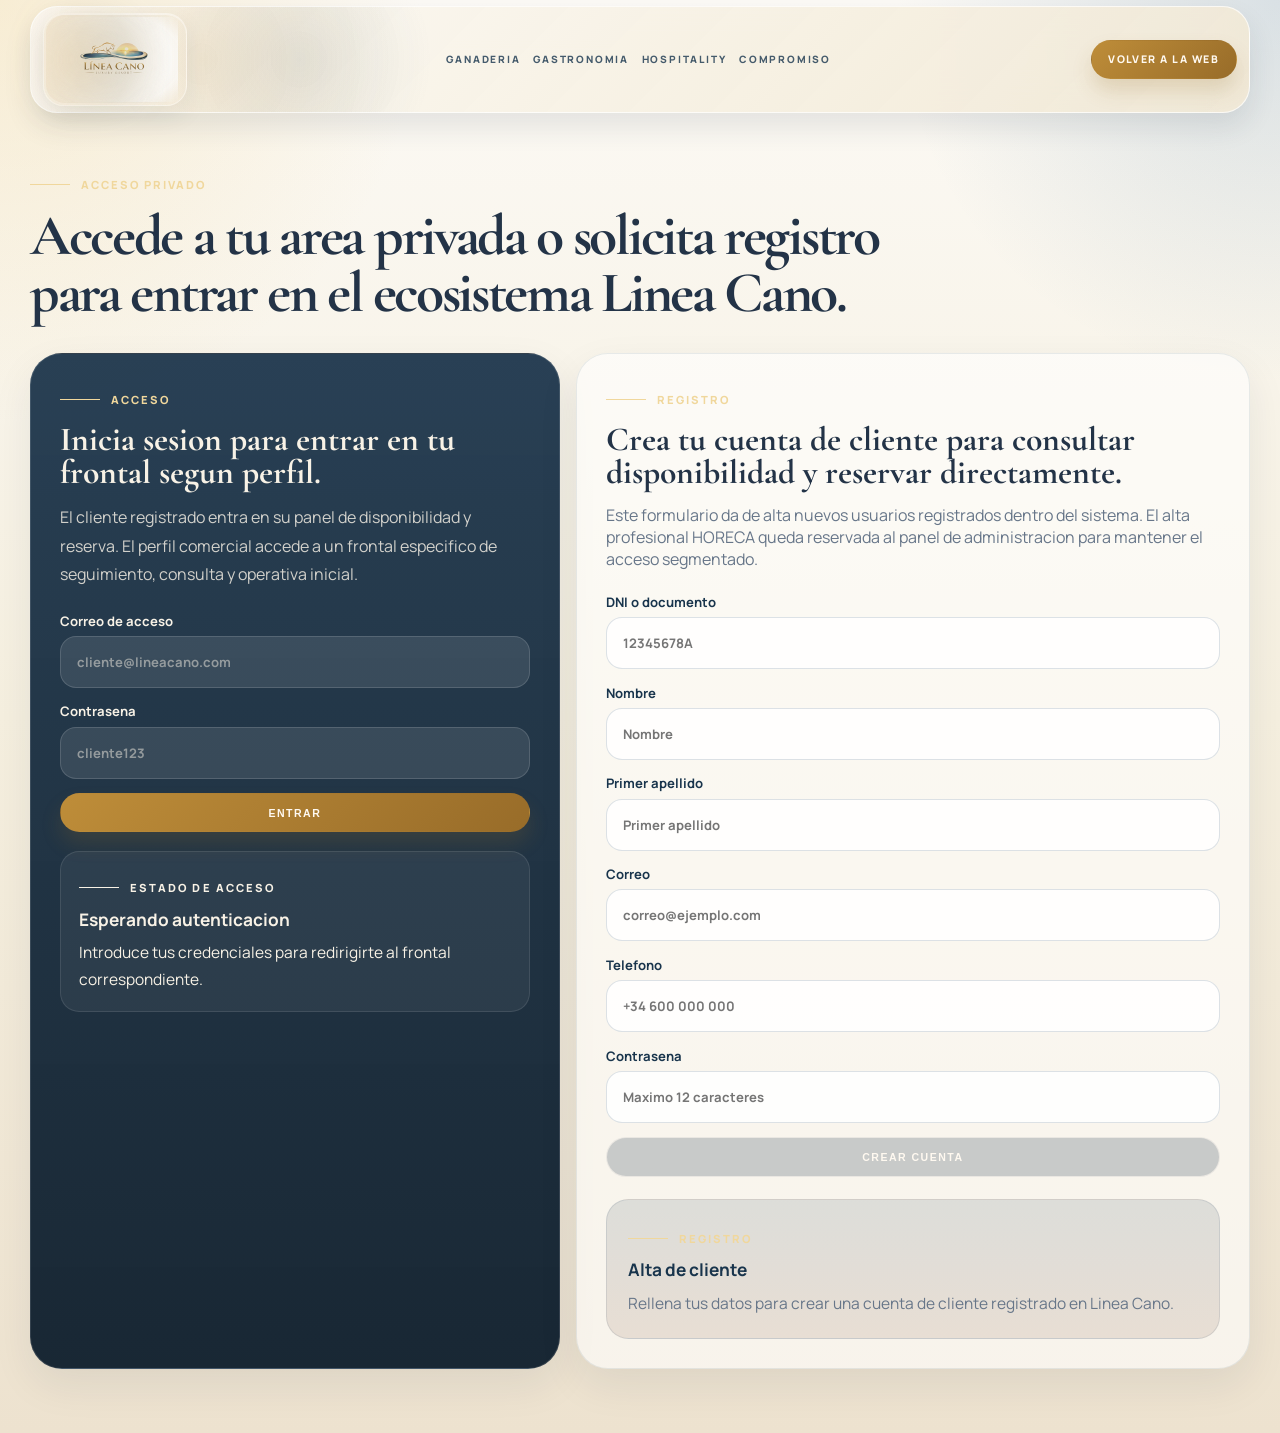
==== commit b01c21f4: "Corrige la ruta del logo en la carpeta imagenes" ====
--- a/acceso.html
+++ b/acceso.html
@@ -13,7 +13,7 @@
 <body>
     <header class="site-header">
         <a class="brand" href="index.html" aria-label="Volver al inicio">
-            <img class="brand-logo" src="Logo_LineaCano.jpg" alt="Logo de Linea Cano">
+            <img class="brand-logo" src="imagenes/Logo_LineaCano.jpg" alt="Logo de Linea Cano">
         </a>
 
         <nav class="site-nav" aria-label="Principal">
--- a/style.css
+++ b/style.css
@@ -64,70 +64,56 @@
     display: grid;
     grid-template-columns: auto 1fr auto;
     align-items: center;
-    gap: 0.72rem;
-    padding: 0.3rem 0.62rem;
+    gap: 0.95rem;
+    padding: 0.38rem 0.78rem;
     margin-top: 0.35rem;
     border: 1px solid rgba(255, 255, 255, 0.7);
-    border-radius: 1.45rem;
+    border-radius: 1.7rem;
     background:
-        radial-gradient(circle at left center, rgba(240, 215, 156, 0.14), transparent 20%),
-        linear-gradient(135deg, rgba(252, 249, 243, 0.9), rgba(242, 234, 216, 0.84));
+        radial-gradient(circle at 14% 50%, rgba(190, 141, 57, 0.16), transparent 18%),
+        radial-gradient(circle at 22% 50%, rgba(42, 76, 104, 0.1), transparent 14%),
+        linear-gradient(135deg, rgba(252, 249, 243, 0.94), rgba(241, 232, 212, 0.88));
     backdrop-filter: blur(18px);
-    box-shadow: 0 10px 22px rgba(32, 52, 74, 0.1);
+    box-shadow: 0 14px 28px rgba(32, 52, 74, 0.11);
     will-change: auto;
-    transition:
-        padding 240ms cubic-bezier(0.22, 1, 0.36, 1),
-        border-radius 240ms cubic-bezier(0.22, 1, 0.36, 1),
-        box-shadow 240ms cubic-bezier(0.22, 1, 0.36, 1),
-        background 240ms cubic-bezier(0.22, 1, 0.36, 1),
-        top 240ms cubic-bezier(0.22, 1, 0.36, 1);
-}
-
-.site-header.is-compact {
-    grid-template-columns: auto 1fr auto;
-    top: 0.08rem;
-    padding: 0.04rem 0.34rem;
-    border-radius: 0.72rem;
-    background:
-        radial-gradient(circle at left center, rgba(240, 215, 156, 0.1), transparent 14%),
-        linear-gradient(135deg, rgba(249, 244, 235, 0.78), rgba(236, 225, 204, 0.62));
-    box-shadow: 0 4px 8px rgba(32, 52, 74, 0.05);
 }
 
 .brand {
     display: inline-flex;
     align-items: center;
     position: relative;
-    padding: 0.08rem 0.18rem;
-    border-radius: 0.95rem;
+    padding: 0.18rem 0.48rem 0.18rem 0.32rem;
+    border-radius: 1.3rem;
     background:
-        radial-gradient(circle at center, rgba(247, 242, 232, 0.88), rgba(244, 236, 220, 0.5) 58%, rgba(244, 236, 220, 0) 84%);
-    border: 0;
-    box-shadow: none;
+        radial-gradient(circle at 20% 50%, rgba(255, 246, 229, 0.92), rgba(243, 234, 217, 0.72) 48%, rgba(243, 234, 217, 0.18) 78%),
+        linear-gradient(90deg, rgba(255, 251, 244, 0.52), rgba(243, 235, 220, 0.1));
+    border: 1px solid rgba(255, 255, 255, 0.38);
+    box-shadow:
+        inset 0 1px 0 rgba(255, 255, 255, 0.4),
+        0 10px 24px rgba(28, 46, 65, 0.08);
     overflow: visible;
     isolation: isolate;
-    transition:
-        padding 240ms cubic-bezier(0.22, 1, 0.36, 1),
-        background 240ms cubic-bezier(0.22, 1, 0.36, 1);
-}
-
-.site-header.is-compact .brand {
-    grid-column: 1;
-    justify-self: start;
-    margin-left: -0.05rem;
-    padding-left: 0.02rem;
+}
+
+.brand::before {
+    content: "";
+    position: absolute;
+    inset: 0.1rem;
+    border-radius: 1.15rem;
     background:
-        radial-gradient(circle at center, rgba(244, 236, 220, 0.76), rgba(238, 227, 207, 0.3) 54%, rgba(238, 227, 207, 0) 82%);
+        linear-gradient(90deg, rgba(190, 141, 57, 0.08), rgba(42, 76, 104, 0.04) 52%, rgba(255, 255, 255, 0));
+    z-index: 0;
 }
 
 .brand::after {
     content: "";
     position: absolute;
-    inset: -0.18rem;
-    border-radius: 1.1rem;
+    inset: -0.32rem;
+    border-radius: 1.45rem;
     background:
-        radial-gradient(circle at center, rgba(247, 242, 232, 0.28), rgba(247, 242, 232, 0) 70%);
-    filter: blur(14px);
+        radial-gradient(circle at 26% 50%, rgba(190, 141, 57, 0.16), rgba(247, 242, 232, 0) 56%),
+        radial-gradient(circle at 38% 50%, rgba(42, 76, 104, 0.1), rgba(247, 242, 232, 0) 64%);
+    filter: blur(16px);
     z-index: 0;
 }
 
@@ -135,39 +121,23 @@
     position: relative;
     z-index: 1;
     width: auto;
-    height: 4.7rem;
+    height: 5.35rem;
     object-fit: contain;
     mix-blend-mode: multiply;
-    filter: saturate(1.02) contrast(1) brightness(1.01);
-    -webkit-mask-image: radial-gradient(ellipse at center, #000 58%, rgba(0, 0, 0, 0.88) 72%, rgba(0, 0, 0, 0.32) 84%, transparent 96%);
-    mask-image: radial-gradient(ellipse at center, #000 58%, rgba(0, 0, 0, 0.88) 72%, rgba(0, 0, 0, 0.32) 84%, transparent 96%);
+    filter: saturate(1.04) contrast(1.02) brightness(1.02);
+    -webkit-mask-image: radial-gradient(ellipse at center, #000 62%, rgba(0, 0, 0, 0.9) 76%, rgba(0, 0, 0, 0.38) 88%, transparent 100%);
+    mask-image: radial-gradient(ellipse at center, #000 62%, rgba(0, 0, 0, 0.9) 76%, rgba(0, 0, 0, 0.38) 88%, transparent 100%);
     transform-origin: left center;
     backface-visibility: hidden;
     will-change: auto;
-    transition: height 240ms cubic-bezier(0.22, 1, 0.36, 1);
-}
-
-.site-header.is-compact .brand-logo {
-    height: 2.15rem;
 }
 
 .site-nav {
     display: flex;
     justify-content: center;
     flex-wrap: wrap;
-    gap: 0.8rem;
-}
-
-.site-header.is-compact .site-nav {
-    grid-column: 2;
-    justify-content: center;
-    align-items: center;
-    gap: 0.45rem;
-}
-
-.site-header.is-compact .site-nav a {
-    font-size: 0.55rem;
-    letter-spacing: 0.12em;
+    gap: 0.78rem;
+    padding-inline: 0.2rem;
 }
 
 .site-nav a,
@@ -185,7 +155,7 @@
     position: relative;
     font-size: 0.63rem;
     font-weight: 800;
-    color: var(--navy-deep);
+    color: rgba(24, 52, 76, 0.8);
 }
 
 .site-nav a::after {
@@ -227,15 +197,7 @@
         transform 180ms ease,
         box-shadow 180ms ease,
         background-color 180ms ease;
-}
-
-.site-header.is-compact .header-cta {
-    grid-column: 3;
     justify-self: end;
-    min-height: 1.6rem;
-    padding: 0.24rem 0.48rem;
-    font-size: 0.5rem;
-    box-shadow: 0 5px 10px rgba(152, 108, 41, 0.1);
 }
 
 .header-cta,
@@ -891,6 +853,11 @@
     grid-template-columns: repeat(3, minmax(0, 1fr));
 }
 
+.sitemap-grid-ganaderias {
+    grid-template-columns: repeat(3, minmax(0, 1fr));
+    gap: 1.35rem;
+}
+
 .contact-strip {
     grid-template-columns: repeat(3, minmax(0, 1fr));
 }
@@ -936,9 +903,11 @@
     color: var(--navy-deep);
 }
 
-.sitemap-card-bravo {
+.sitemap-card-bravo,
+.sitemap-card-iberico,
+.sitemap-card-buey {
     align-content: end;
-    min-height: 25rem;
+    min-height: 33rem;
     background-position: center;
     background-size: cover;
     background-color: #243626;
@@ -946,14 +915,18 @@
     box-shadow: 0 20px 54px rgba(19, 29, 24, 0.22);
 }
 
-.sitemap-card-bravo::after {
+.sitemap-card-bravo::after,
+.sitemap-card-iberico::after,
+.sitemap-card-buey::after {
     content: "";
     position: absolute;
     inset: 0;
-    background: linear-gradient(180deg, rgba(17, 24, 18, 0.1), rgba(10, 15, 11, 0.72));
-}
-
-.sitemap-card-bravo::before {
+    background: linear-gradient(180deg, rgba(17, 24, 18, 0.04), rgba(10, 15, 11, 0.78));
+}
+
+.sitemap-card-bravo::before,
+.sitemap-card-iberico::before,
+.sitemap-card-buey::before {
     content: "";
     position: absolute;
     inset: 1.1rem;
@@ -962,29 +935,57 @@
     pointer-events: none;
 }
 
-.sitemap-card-bravo > * {
+.sitemap-card-bravo > *,
+.sitemap-card-iberico > *,
+.sitemap-card-buey > * {
     position: relative;
     z-index: 1;
 }
 
-.sitemap-card-bravo .role-kicker {
+.sitemap-card-bravo .role-kicker,
+.sitemap-card-iberico .role-kicker,
+.sitemap-card-buey .role-kicker {
     color: rgba(252, 245, 231, 0.88);
 }
 
 .sitemap-card-bravo h3,
 .sitemap-card-bravo p,
-.sitemap-card-bravo a {
+.sitemap-card-bravo a,
+.sitemap-card-iberico h3,
+.sitemap-card-iberico p,
+.sitemap-card-iberico a,
+.sitemap-card-buey h3,
+.sitemap-card-buey p,
+.sitemap-card-buey a {
     color: #f7f0e2;
     text-shadow: 0 1px 10px rgba(0, 0, 0, 0.26);
 }
 
-.sitemap-card-bravo p {
+.sitemap-card-bravo p,
+.sitemap-card-iberico p,
+.sitemap-card-buey p {
     max-width: 32rem;
     color: rgba(247, 240, 226, 0.86);
 }
 
-.sitemap-card-bravo a {
+.sitemap-card-bravo a,
+.sitemap-card-iberico a,
+.sitemap-card-buey a {
     text-shadow: 0 1px 1px rgba(0, 0, 0, 0.16);
+}
+
+.sitemap-grid-ganaderias .sitemap-card {
+    padding: 2.2rem;
+}
+
+.sitemap-grid-ganaderias .sitemap-card h3 {
+    font-size: clamp(2.15rem, 3vw, 3rem);
+    line-height: 0.96;
+}
+
+.sitemap-grid-ganaderias .sitemap-card p {
+    font-size: 1rem;
+    line-height: 1.78;
 }
 
 .thematic-grid {
@@ -1002,6 +1003,66 @@
         rgba(255, 255, 255, 0.58);
     border: 1px solid rgba(42, 76, 104, 0.1);
     box-shadow: 0 16px 40px rgba(24, 41, 59, 0.08);
+}
+
+.product-lines {
+    margin-top: 2rem;
+    display: grid;
+    gap: 1.2rem;
+}
+
+.product-line-card {
+    position: relative;
+    min-height: 31rem;
+    display: flex;
+    flex-direction: column;
+    justify-content: end;
+    width: 100%;
+    padding: 2.2rem;
+    border-radius: 2.2rem;
+    overflow: hidden;
+    background-position: center;
+    background-size: cover;
+    background-color: #263325;
+    border: 1px solid rgba(245, 240, 230, 0.24);
+    box-shadow: 0 24px 60px rgba(19, 29, 24, 0.2);
+}
+
+.product-line-card::before {
+    content: "";
+    position: absolute;
+    inset: 1.2rem;
+    border-radius: 1.6rem;
+    border: 1px solid rgba(255, 255, 255, 0.14);
+    pointer-events: none;
+}
+
+.product-line-card > * {
+    position: relative;
+    z-index: 1;
+}
+
+.product-line-card .role-kicker {
+    color: rgba(250, 236, 196, 0.94);
+}
+
+.product-line-card h3 {
+    max-width: 48rem;
+    margin-top: 1rem;
+    font-family: "Cormorant Garamond", serif;
+    font-size: clamp(2.4rem, 4.2vw, 3.75rem);
+    line-height: 0.95;
+    color: #f8f1e5;
+    text-shadow: 0 1px 14px rgba(0, 0, 0, 0.28);
+}
+
+.product-line-card p {
+    max-width: 42rem;
+    margin-top: 1rem;
+    font-size: 1rem;
+    line-height: 1.8;
+    color: rgba(248, 241, 229, 0.9);
+    text-shadow: 0 1px 12px rgba(0, 0, 0, 0.22);
 }
 
 .thematic-card h3 {
@@ -1528,11 +1589,7 @@
     }
 
     .brand-logo {
-        height: 4.6rem;
-    }
-
-    .site-header.is-compact .brand-logo {
-        height: 2.6rem;
+        height: 5rem;
     }
 
     .header-cta,
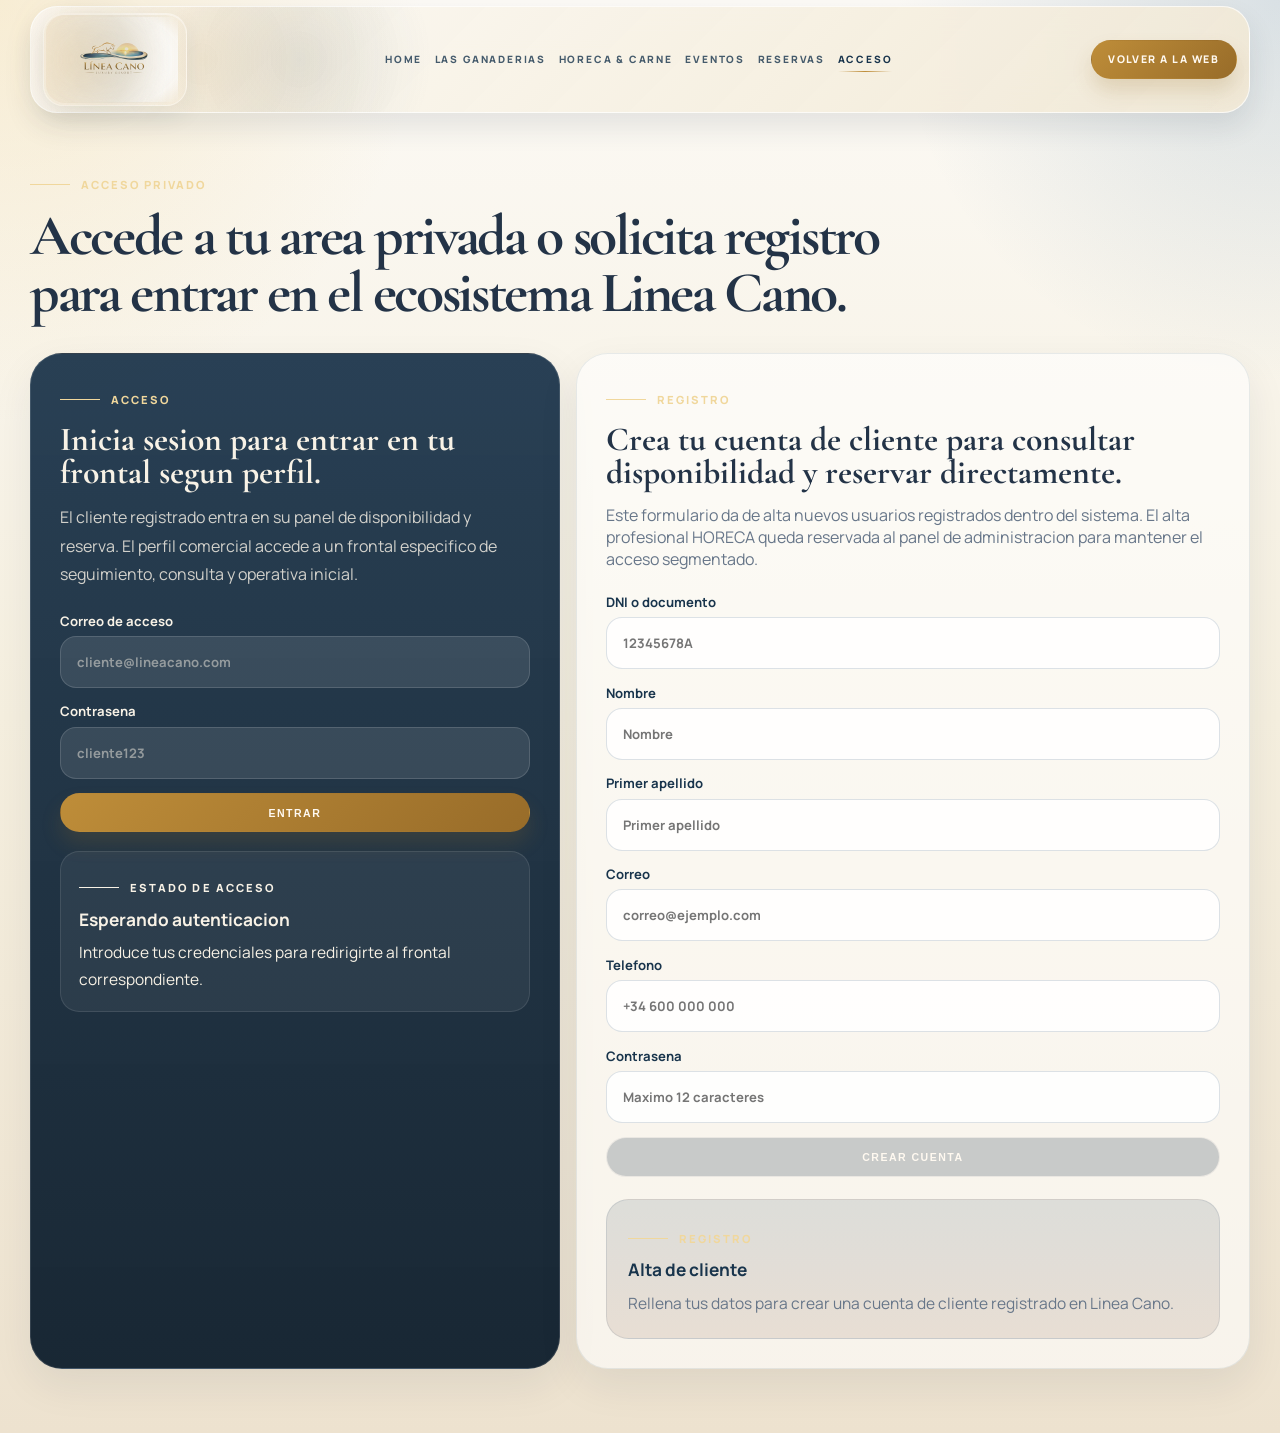
==== commit c61d9980: "Mejora panel cliente y navegacion" ====
--- a/acceso.html
+++ b/acceso.html
@@ -17,10 +17,12 @@
         </a>
 
         <nav class="site-nav" aria-label="Principal">
-            <a href="index.html#ganaderia">Ganaderia</a>
-            <a href="index.html#producto">Gastronomia</a>
-            <a href="index.html#hospitality">Hospitality</a>
-            <a href="index.html#compromiso">Compromiso</a>
+            <a href="index.html">Home</a>
+            <a href="ganaderias.html">Las ganaderias</a>
+            <a href="horeca.html">HORECA & carne</a>
+            <a href="eventos.html">Eventos</a>
+            <a href="reservas.html">Reservas</a>
+            <a href="acceso.html" aria-current="page">Acceso</a>
         </nav>
 
         <a class="header-cta" href="index.html">Volver a la web</a>
@@ -42,15 +44,15 @@
                         especifico de seguimiento, consulta y operativa inicial.
                     </p>
 
-                    <form class="auth-form" id="auth-form">
+                    <form class="auth-form" id="formulario-acceso">
                         <label>
                             Correo de acceso
-                            <input id="auth-username" name="usuario" type="text" placeholder="cliente@lineacano.com" required>
+                            <input id="usuario-acceso" name="usuario" type="text" placeholder="cliente@lineacano.com" required>
                         </label>
                         <label>
                             Contrasena
                             <input
-                                id="auth-password"
+                                id="contrasena-acceso"
                                 name="contrasena"
                                 type="password"
                                 placeholder="cliente123"
@@ -63,7 +65,7 @@
                         <button class="button button-primary" type="submit">Entrar</button>
                     </form>
 
-                    <div class="session-status" id="session-status" data-state="publico">
+                    <div class="session-status" id="estado-acceso" data-state="publico">
                         <p class="availability-label">Estado de acceso</p>
                         <strong class="availability-title">Esperando autenticacion</strong>
                         <p class="availability-text">Introduce tus credenciales para redirigirte al frontal correspondiente.</p>
@@ -78,31 +80,31 @@
                         queda reservada al panel de administracion para mantener el acceso segmentado.
                     </p>
 
-                    <form class="register-form" id="register-form">
+                    <form class="register-form" id="formulario-registro">
                         <label>
                             DNI o documento
-                            <input id="register-document" type="text" placeholder="12345678A" maxlength="20" required>
+                            <input id="registro-documento" type="text" placeholder="12345678A" maxlength="20" required>
                         </label>
                         <label>
                             Nombre
-                            <input id="register-name" type="text" placeholder="Nombre" required>
+                            <input id="registro-nombre" type="text" placeholder="Nombre" required>
                         </label>
                         <label>
                             Primer apellido
-                            <input id="register-surname" type="text" placeholder="Primer apellido" required>
+                            <input id="registro-apellido" type="text" placeholder="Primer apellido" required>
                         </label>
                         <label>
                             Correo
-                            <input id="register-email" type="email" placeholder="correo@ejemplo.com" required>
+                            <input id="registro-correo" type="email" placeholder="correo@ejemplo.com" required>
                         </label>
                         <label>
                             Telefono
-                            <input id="register-phone" type="tel" placeholder="+34 600 000 000">
+                            <input id="registro-telefono" type="tel" placeholder="+34 600 000 000">
                         </label>
                         <label>
                             Contrasena
                             <input
-                                id="register-password"
+                                id="registro-contrasena"
                                 type="password"
                                 placeholder="Maximo 12 caracteres"
                                 maxlength="12"
@@ -114,7 +116,7 @@
                         <button class="button button-secondary register-submit" type="submit">Crear cuenta</button>
                     </form>
 
-                    <div class="availability-card" id="register-status" data-state="bloqueado">
+                    <div class="availability-card" id="estado-registro" data-state="bloqueado">
                         <p class="availability-label">Registro</p>
                         <strong class="availability-title">Alta de cliente</strong>
                         <p class="availability-text">Rellena tus datos para crear una cuenta de cliente registrado en Linea Cano.</p>
--- a/style.css
+++ b/style.css
@@ -172,8 +172,15 @@
 }
 
 .site-nav a:hover::after,
-.site-nav a:focus-visible::after {
+.site-nav a:focus-visible::after,
+.site-nav a[aria-current="page"]::after,
+.site-nav a[aria-current="true"]::after {
     transform: scaleX(1);
+}
+
+.site-nav a[aria-current="page"],
+.site-nav a[aria-current="true"] {
+    color: var(--navy-deep);
 }
 
 .header-cta,
@@ -218,6 +225,13 @@
     border-color: rgba(255, 249, 240, 0.62);
     color: #fff9f0;
     background: rgba(27, 52, 75, 0.22);
+}
+
+.button:disabled {
+    cursor: not-allowed;
+    opacity: 0.48;
+    transform: none;
+    box-shadow: none;
 }
 
 .hero h1,
@@ -1403,6 +1417,67 @@
     gap: 1rem;
 }
 
+.client-overview {
+    margin-top: 2rem;
+    display: grid;
+    grid-template-columns: minmax(300px, 0.82fr) minmax(0, 1.18fr);
+    gap: 1rem;
+    align-items: stretch;
+}
+
+.client-action-panel {
+    display: grid;
+    grid-template-columns: repeat(3, minmax(0, 1fr));
+    gap: 0.8rem;
+}
+
+.client-action {
+    min-height: 14rem;
+    padding: 1.35rem;
+    display: flex;
+    flex-direction: column;
+    justify-content: space-between;
+    border-radius: 1.2rem;
+    border: 1px solid rgba(42, 76, 104, 0.12);
+    background: rgba(255, 255, 255, 0.6);
+    box-shadow: 0 14px 34px rgba(24, 41, 59, 0.08);
+    transition: transform 180ms ease, box-shadow 180ms ease;
+}
+
+.client-action:hover,
+.client-action:focus-visible {
+    transform: translateY(-3px);
+    box-shadow: 0 20px 42px rgba(24, 41, 59, 0.12);
+}
+
+.client-action span {
+    width: 2.4rem;
+    height: 2.4rem;
+    display: grid;
+    place-items: center;
+    border-radius: 50%;
+    background: var(--navy-deep);
+    color: #fff9f0;
+    font-size: 0.72rem;
+    font-weight: 800;
+}
+
+.client-action strong {
+    display: block;
+    margin-top: 1.4rem;
+    font-family: "Cormorant Garamond", serif;
+    font-size: 1.65rem;
+    line-height: 1;
+    color: var(--navy-deep);
+}
+
+.client-action small {
+    display: block;
+    margin-top: 0.7rem;
+    color: var(--muted);
+    line-height: 1.55;
+}
+
 .private-card {
     padding: 1.8rem;
     border-radius: 2rem;
@@ -1505,6 +1580,228 @@
     grid-template-columns: repeat(3, minmax(0, 1fr));
     gap: 0.8rem;
     margin-top: 1rem;
+}
+
+.reservation-history {
+    margin-top: 1.6rem;
+    display: grid;
+    grid-template-columns: repeat(2, minmax(0, 1fr));
+    gap: 1rem;
+}
+
+.history-card {
+    padding: 1.6rem;
+    border-radius: 1.7rem;
+    background: rgba(255, 255, 255, 0.62);
+    border: 1px solid rgba(42, 76, 104, 0.1);
+    box-shadow: 0 16px 40px rgba(24, 41, 59, 0.08);
+}
+
+.history-card h3 {
+    margin-top: 0.9rem;
+    font-family: "Cormorant Garamond", serif;
+    font-size: 2rem;
+    line-height: 1;
+    color: var(--navy-deep);
+}
+
+.history-meta {
+    margin-top: 0.9rem;
+    color: var(--muted);
+    line-height: 1.72;
+}
+
+.history-action {
+    margin-top: 1.2rem;
+}
+
+.history-card-empty {
+    grid-column: 1 / -1;
+    text-align: center;
+}
+
+.history-card-empty strong {
+    display: block;
+    color: var(--navy-deep);
+}
+
+.history-card-empty p {
+    margin-top: 0.7rem;
+    color: var(--muted);
+}
+
+.shop-section {
+    padding-top: 3rem;
+}
+
+.shop-layout {
+    margin-top: 2rem;
+    display: grid;
+    grid-template-columns: minmax(0, 1fr) minmax(320px, 0.45fr);
+    gap: 1rem;
+    align-items: start;
+}
+
+.product-shop-grid {
+    display: grid;
+    grid-template-columns: repeat(3, minmax(0, 1fr));
+    gap: 1rem;
+}
+
+.shop-product-card,
+.cart-panel {
+    border: 1px solid rgba(42, 76, 104, 0.1);
+    background: rgba(255, 255, 255, 0.62);
+    box-shadow: 0 16px 40px rgba(24, 41, 59, 0.08);
+}
+
+.shop-product-card {
+    overflow: hidden;
+    border-radius: 1.35rem;
+}
+
+.shop-product-card img {
+    width: 100%;
+    aspect-ratio: 4 / 3;
+    object-fit: cover;
+}
+
+.shop-product-card > div {
+    padding: 1.35rem;
+}
+
+.shop-product-card h3 {
+    margin-top: 0.9rem;
+    font-family: "Cormorant Garamond", serif;
+    font-size: 1.75rem;
+    line-height: 1;
+    color: var(--navy-deep);
+}
+
+.shop-product-card p {
+    min-height: 5.1rem;
+    margin-top: 0.8rem;
+    color: var(--muted);
+    line-height: 1.62;
+}
+
+.shop-product-footer {
+    display: flex;
+    align-items: center;
+    justify-content: space-between;
+    gap: 0.8rem;
+    margin-top: 1.1rem;
+}
+
+.shop-product-footer strong,
+.cart-total strong {
+    color: var(--navy-deep);
+}
+
+.cart-panel {
+    position: sticky;
+    top: 8.2rem;
+    padding: 1.4rem;
+    border-radius: 1.35rem;
+}
+
+.cart-items {
+    display: grid;
+    gap: 0.75rem;
+    margin-top: 1.2rem;
+}
+
+.cart-empty,
+.cart-line {
+    padding: 1rem;
+    border-radius: 1rem;
+    background: rgba(247, 242, 232, 0.78);
+    border: 1px solid rgba(42, 76, 104, 0.1);
+}
+
+.cart-empty strong,
+.cart-line strong {
+    display: block;
+    color: var(--navy-deep);
+}
+
+.cart-empty p,
+.cart-line small {
+    display: block;
+    margin-top: 0.35rem;
+    color: var(--muted);
+    line-height: 1.45;
+}
+
+.cart-line {
+    display: grid;
+    grid-template-columns: minmax(0, 1fr) auto;
+    gap: 0.7rem;
+    align-items: center;
+}
+
+.cart-line span {
+    display: block;
+    margin-bottom: 0.25rem;
+    color: var(--accent-deep);
+    font-size: 0.72rem;
+    font-weight: 800;
+    text-transform: uppercase;
+    letter-spacing: 0.12em;
+}
+
+.cart-controls {
+    display: inline-grid;
+    grid-template-columns: 2rem 2rem 2rem;
+    align-items: center;
+    border: 1px solid rgba(42, 76, 104, 0.16);
+    border-radius: 999px;
+    overflow: hidden;
+    background: rgba(255, 255, 255, 0.7);
+}
+
+.cart-controls button {
+    width: 2rem;
+    height: 2rem;
+    border: 0;
+    background: transparent;
+    color: var(--navy-deep);
+    font: inherit;
+    font-weight: 800;
+    cursor: pointer;
+}
+
+.cart-controls output {
+    text-align: center;
+    color: var(--navy-deep);
+    font-weight: 800;
+}
+
+.cart-total {
+    display: flex;
+    align-items: center;
+    justify-content: space-between;
+    gap: 1rem;
+    margin-top: 1rem;
+    padding-top: 1rem;
+    border-top: 1px solid rgba(42, 76, 104, 0.14);
+}
+
+.cart-total span {
+    color: var(--muted);
+    font-weight: 800;
+    text-transform: uppercase;
+    letter-spacing: 0.14em;
+    font-size: 0.72rem;
+}
+
+.purchase-history-wrap {
+    margin-top: 3rem;
+}
+
+.compact-heading h2 {
+    max-width: 42rem;
+    font-size: clamp(2rem, 3.2vw, 3rem);
 }
 
 .management-preview span {
@@ -1540,10 +1837,13 @@
     .sitemap-grid,
     .contact-strip,
     .access-layout,
+    .client-overview,
     .private-grid,
     .reservation-layout,
+    .shop-layout,
     .role-panel,
-    .stats-strip {
+    .stats-strip,
+    .reservation-history {
         grid-template-columns: 1fr;
     }
 
@@ -1566,6 +1866,15 @@
 
     .management-preview {
         grid-template-columns: 1fr;
+    }
+
+    .client-action-panel,
+    .product-shop-grid {
+        grid-template-columns: 1fr;
+    }
+
+    .cart-panel {
+        position: static;
     }
 }
 
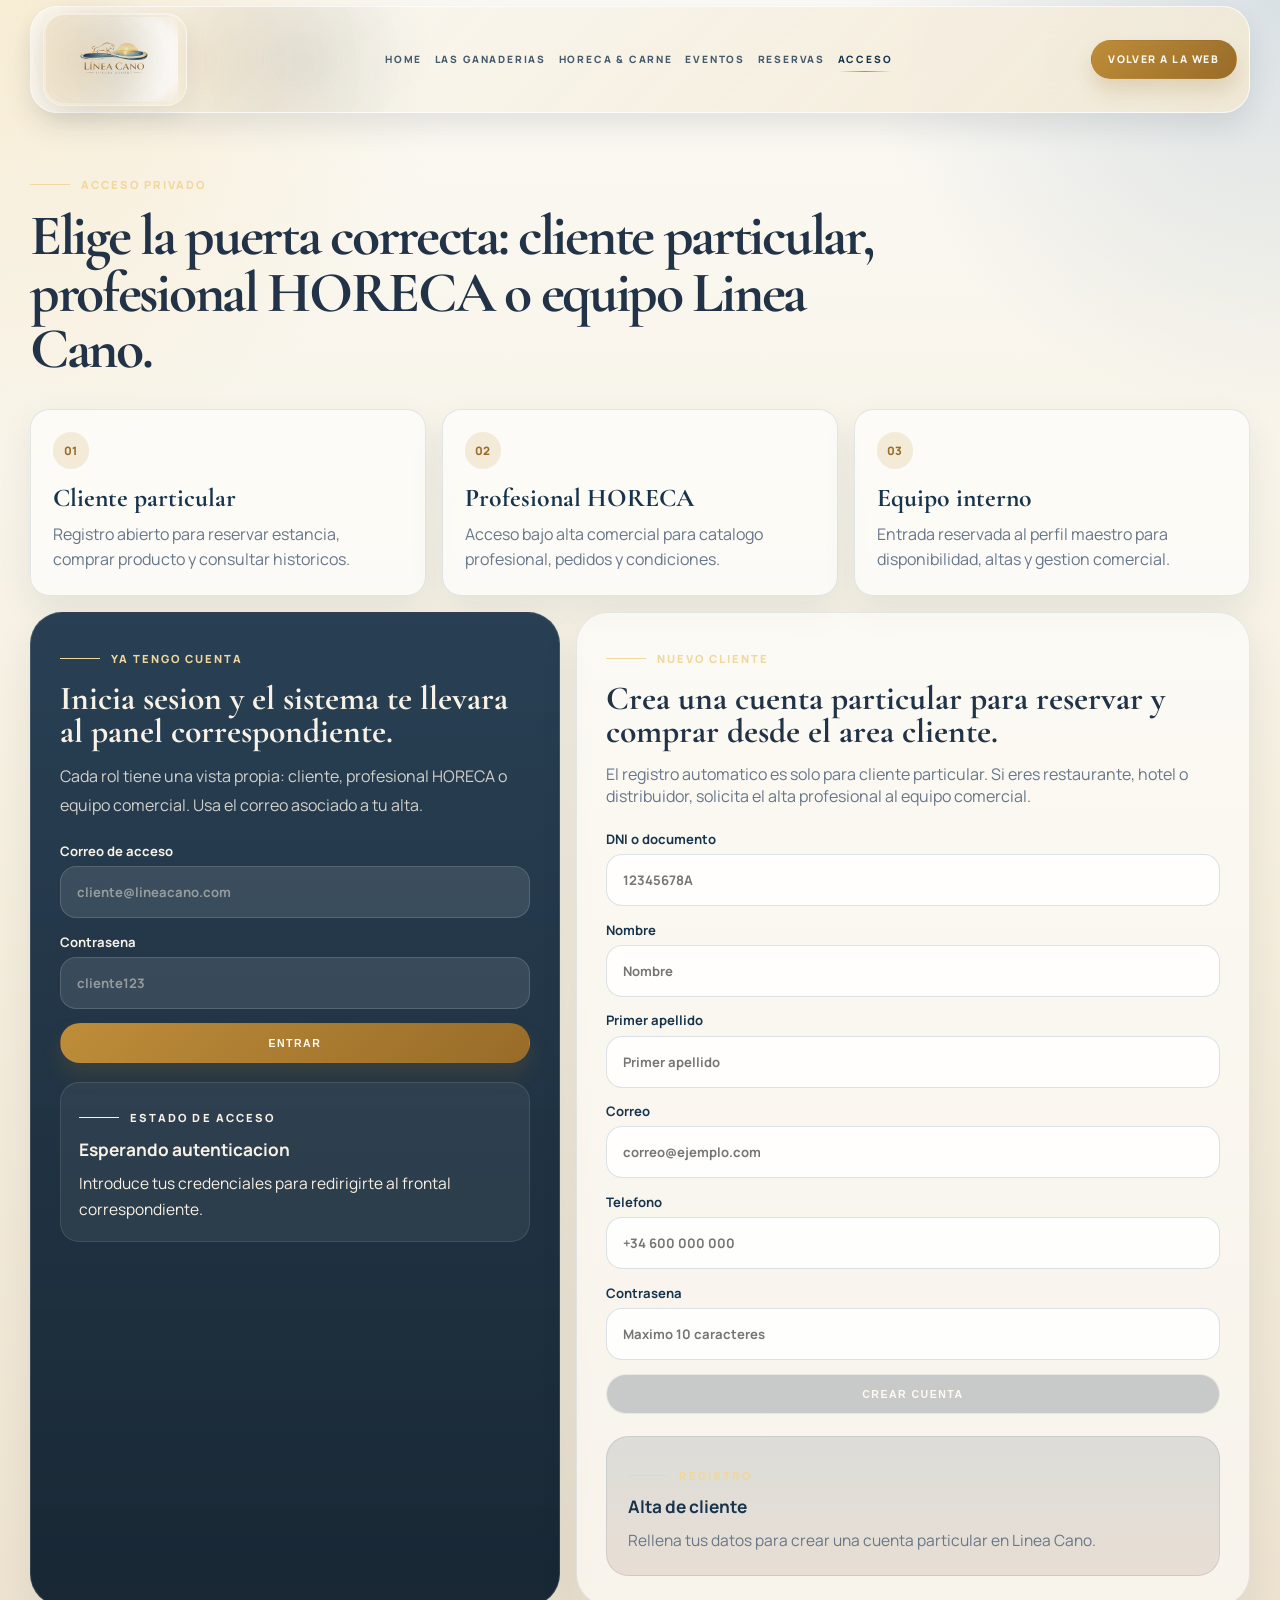
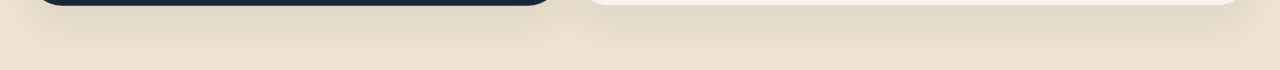
==== commit f8bb62a7: "Protege version funcional con panel HORECA y pedidos" ====
--- a/acceso.html
+++ b/acceso.html
@@ -32,16 +32,34 @@
         <section class="section private-hero">
             <div class="section-heading">
                 <p class="eyebrow">Acceso privado</p>
-                <h2>Accede a tu area privada o solicita registro para entrar en el ecosistema Linea Cano.</h2>
+                <h2>Elige la puerta correcta: cliente particular, profesional HORECA o equipo Linea Cano.</h2>
             </div>
 
-            <div class="private-grid">
+            <div class="access-role-grid">
+                <article class="access-role-card">
+                    <span>01</span>
+                    <strong>Cliente particular</strong>
+                    <p>Registro abierto para reservar estancia, comprar producto y consultar historicos.</p>
+                </article>
+                <article class="access-role-card">
+                    <span>02</span>
+                    <strong>Profesional HORECA</strong>
+                    <p>Acceso bajo alta comercial para catalogo profesional, pedidos y condiciones.</p>
+                </article>
+                <article class="access-role-card">
+                    <span>03</span>
+                    <strong>Equipo interno</strong>
+                    <p>Entrada reservada al perfil maestro para disponibilidad, altas y gestion comercial.</p>
+                </article>
+            </div>
+
+            <div class="private-grid access-grid">
                 <article class="private-card private-card-dark">
-                    <span class="role-kicker">Acceso</span>
-                    <h3>Inicia sesion para entrar en tu frontal segun perfil.</h3>
+                    <span class="role-kicker">Ya tengo cuenta</span>
+                    <h3>Inicia sesion y el sistema te llevara al panel correspondiente.</h3>
                     <p class="auth-copy">
-                        El cliente registrado entra en su panel de disponibilidad y reserva. El perfil comercial accede a un frontal
-                        especifico de seguimiento, consulta y operativa inicial.
+                        Cada rol tiene una vista propia: cliente, profesional HORECA o equipo comercial. Usa el correo
+                        asociado a tu alta.
                     </p>
 
                     <form class="auth-form" id="formulario-acceso">
@@ -56,9 +74,9 @@
                                 name="contrasena"
                                 type="password"
                                 placeholder="cliente123"
-                                maxlength="12"
-                                pattern="[A-Za-z0-9]{1,12}"
-                                title="La contraseña debe tener un máximo de 12 caracteres alfanuméricos."
+                                maxlength="10"
+                                pattern="[A-Za-z0-9]{1,10}"
+                                title="La contraseña debe tener un máximo de 10 caracteres alfanuméricos."
                                 required
                             >
                         </label>
@@ -73,11 +91,11 @@
                 </article>
 
                 <article class="private-card">
-                    <span class="role-kicker">Registro</span>
-                    <h3>Crea tu cuenta de cliente para consultar disponibilidad y reservar directamente.</h3>
+                    <span class="role-kicker">Nuevo cliente</span>
+                    <h3>Crea una cuenta particular para reservar y comprar desde el area cliente.</h3>
                     <p class="private-text">
-                        Este formulario da de alta nuevos usuarios registrados dentro del sistema. El alta profesional HORECA
-                        queda reservada al panel de administracion para mantener el acceso segmentado.
+                        El registro automatico es solo para cliente particular. Si eres restaurante, hotel o distribuidor,
+                        solicita el alta profesional al equipo comercial.
                     </p>
 
                     <form class="register-form" id="formulario-registro">
@@ -106,10 +124,10 @@
                             <input
                                 id="registro-contrasena"
                                 type="password"
-                                placeholder="Maximo 12 caracteres"
-                                maxlength="12"
-                                pattern="[A-Za-z0-9]{1,12}"
-                                title="La contraseña debe tener un máximo de 12 caracteres alfanuméricos."
+                                placeholder="Maximo 10 caracteres"
+                                maxlength="10"
+                                pattern="[A-Za-z0-9]{1,10}"
+                                title="La contraseña debe tener un máximo de 10 caracteres alfanuméricos."
                                 required
                             >
                         </label>
@@ -119,7 +137,7 @@
                     <div class="availability-card" id="estado-registro" data-state="bloqueado">
                         <p class="availability-label">Registro</p>
                         <strong class="availability-title">Alta de cliente</strong>
-                        <p class="availability-text">Rellena tus datos para crear una cuenta de cliente registrado en Linea Cano.</p>
+                        <p class="availability-text">Rellena tus datos para crear una cuenta particular en Linea Cano.</p>
                     </div>
                 </article>
             </div>
--- a/style.css
+++ b/style.css
@@ -1425,6 +1425,58 @@
     align-items: stretch;
 }
 
+.access-role-grid {
+    margin-top: 2rem;
+    display: grid;
+    grid-template-columns: repeat(3, minmax(0, 1fr));
+    gap: 1rem;
+}
+
+.access-grid {
+    margin-top: 1rem;
+}
+
+.access-role-card,
+.admin-module-card {
+    padding: 1.35rem;
+    border-radius: 1.2rem;
+    border: 1px solid rgba(42, 76, 104, 0.12);
+    background: rgba(255, 255, 255, 0.62);
+    box-shadow: 0 14px 34px rgba(24, 41, 59, 0.08);
+}
+
+.access-role-card span {
+    width: 2.3rem;
+    height: 2.3rem;
+    display: grid;
+    place-items: center;
+    border-radius: 50%;
+    background: rgba(190, 141, 57, 0.16);
+    color: var(--accent-deep);
+    font-size: 0.72rem;
+    font-weight: 800;
+}
+
+.access-role-card strong,
+.admin-module-card strong {
+    display: block;
+    color: var(--navy-deep);
+}
+
+.access-role-card strong {
+    margin-top: 1rem;
+    font-family: "Cormorant Garamond", serif;
+    font-size: 1.6rem;
+    line-height: 1;
+}
+
+.access-role-card p,
+.admin-module-card p {
+    margin-top: 0.7rem;
+    color: var(--muted);
+    line-height: 1.62;
+}
+
 .client-action-panel {
     display: grid;
     grid-template-columns: repeat(3, minmax(0, 1fr));
@@ -1797,6 +1849,26 @@
 
 .purchase-history-wrap {
     margin-top: 3rem;
+}
+
+.admin-module-grid {
+    margin-top: 2rem;
+    display: grid;
+    grid-template-columns: repeat(4, minmax(0, 1fr));
+    gap: 1rem;
+}
+
+.admin-module-card h3 {
+    margin-top: 0.9rem;
+    font-family: "Cormorant Garamond", serif;
+    font-size: 1.7rem;
+    line-height: 1;
+    color: var(--navy-deep);
+}
+
+.admin-module-card strong {
+    margin-top: 1rem;
+    font-size: 0.82rem;
 }
 
 .compact-heading h2 {
@@ -1837,10 +1909,12 @@
     .sitemap-grid,
     .contact-strip,
     .access-layout,
+    .access-role-grid,
     .client-overview,
     .private-grid,
     .reservation-layout,
     .shop-layout,
+    .admin-module-grid,
     .role-panel,
     .stats-strip,
     .reservation-history {
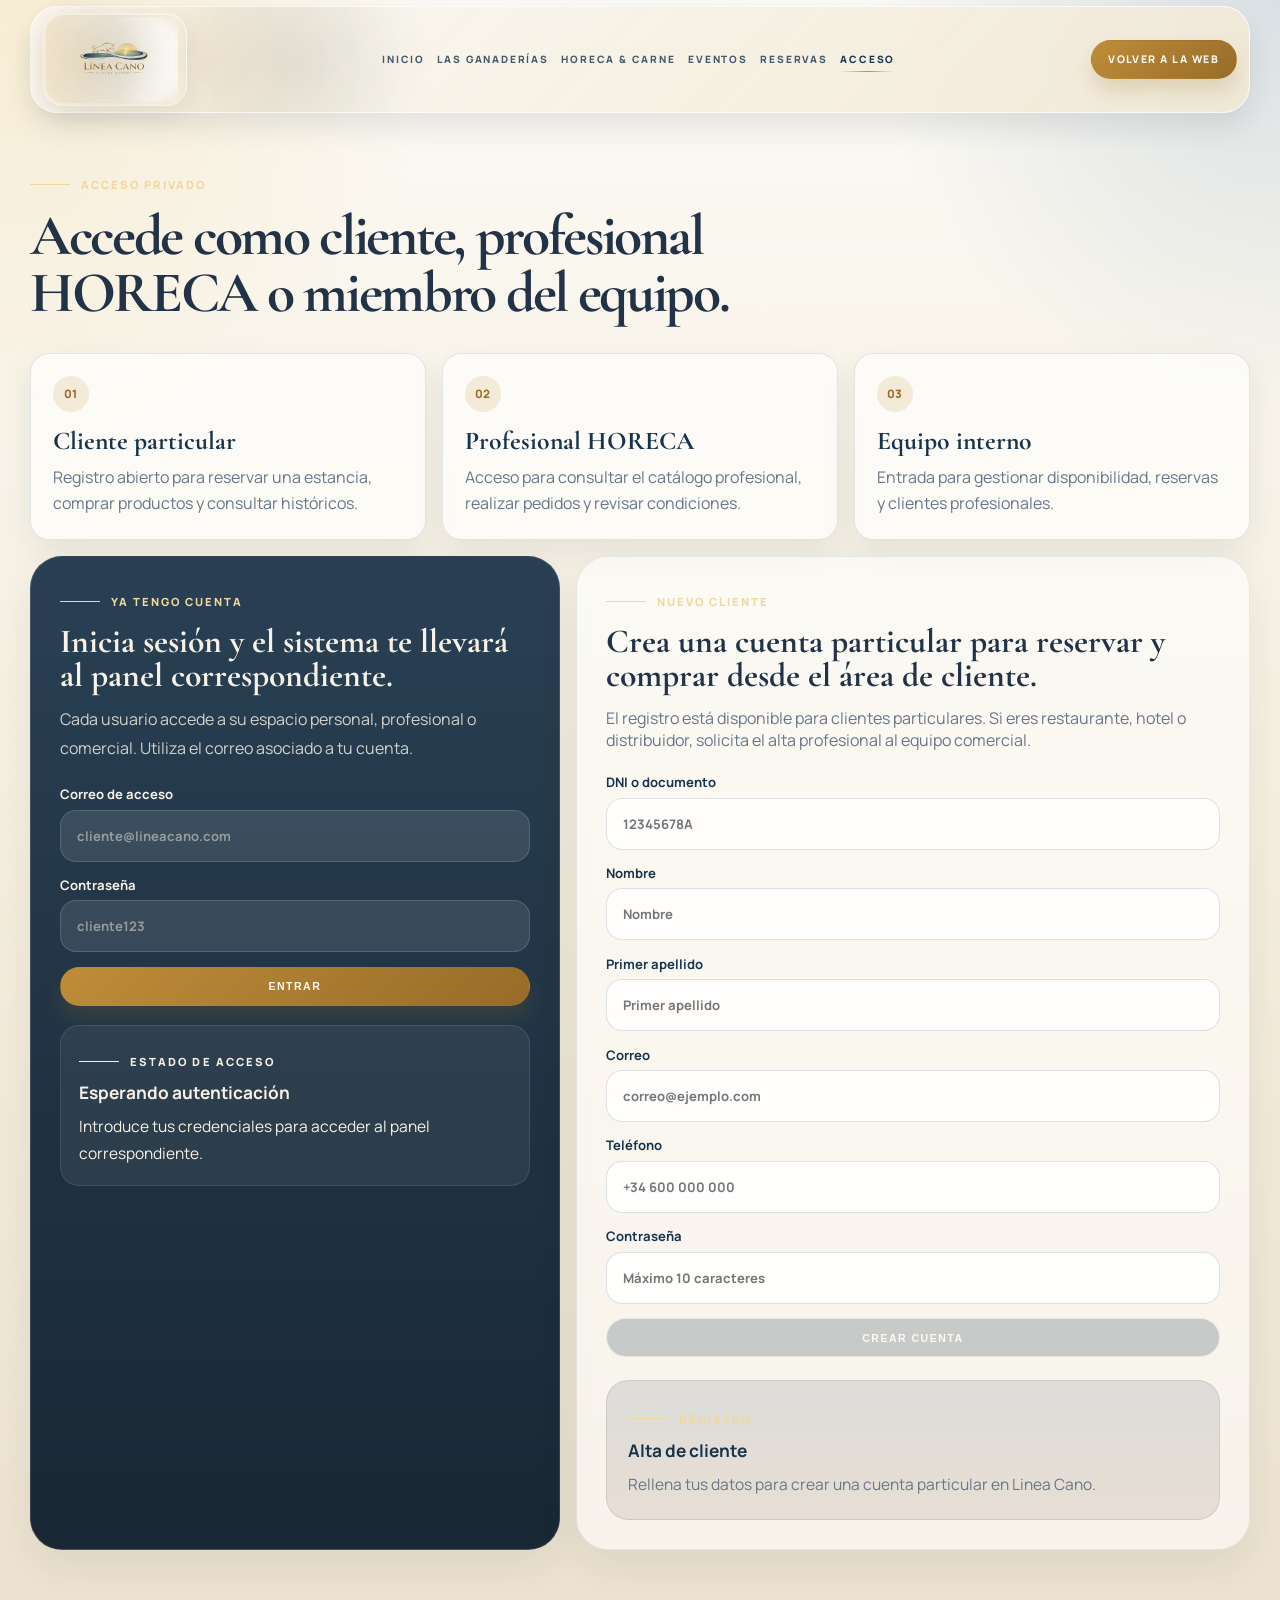
==== commit 75ec41bc: "Revisa textos y presentacion de las vistas" ====
--- a/acceso.html
+++ b/acceso.html
@@ -17,8 +17,8 @@
         </a>
 
         <nav class="site-nav" aria-label="Principal">
-            <a href="index.html">Home</a>
-            <a href="ganaderias.html">Las ganaderias</a>
+            <a href="index.html">Inicio</a>
+            <a href="ganaderias.html">Las ganaderías</a>
             <a href="horeca.html">HORECA & carne</a>
             <a href="eventos.html">Eventos</a>
             <a href="reservas.html">Reservas</a>
@@ -32,34 +32,34 @@
         <section class="section private-hero">
             <div class="section-heading">
                 <p class="eyebrow">Acceso privado</p>
-                <h2>Elige la puerta correcta: cliente particular, profesional HORECA o equipo Linea Cano.</h2>
+                <h1>Accede como cliente, profesional HORECA o miembro del equipo.</h1>
             </div>
 
             <div class="access-role-grid">
                 <article class="access-role-card">
                     <span>01</span>
                     <strong>Cliente particular</strong>
-                    <p>Registro abierto para reservar estancia, comprar producto y consultar historicos.</p>
+                    <p>Registro abierto para reservar una estancia, comprar productos y consultar históricos.</p>
                 </article>
                 <article class="access-role-card">
                     <span>02</span>
                     <strong>Profesional HORECA</strong>
-                    <p>Acceso bajo alta comercial para catalogo profesional, pedidos y condiciones.</p>
+                    <p>Acceso para consultar el catálogo profesional, realizar pedidos y revisar condiciones.</p>
                 </article>
                 <article class="access-role-card">
                     <span>03</span>
                     <strong>Equipo interno</strong>
-                    <p>Entrada reservada al perfil maestro para disponibilidad, altas y gestion comercial.</p>
+                    <p>Entrada para gestionar disponibilidad, reservas y clientes profesionales.</p>
                 </article>
             </div>
 
             <div class="private-grid access-grid">
                 <article class="private-card private-card-dark">
                     <span class="role-kicker">Ya tengo cuenta</span>
-                    <h3>Inicia sesion y el sistema te llevara al panel correspondiente.</h3>
+                    <h3>Inicia sesión y el sistema te llevará al panel correspondiente.</h3>
                     <p class="auth-copy">
-                        Cada rol tiene una vista propia: cliente, profesional HORECA o equipo comercial. Usa el correo
-                        asociado a tu alta.
+                        Cada usuario accede a su espacio personal, profesional o comercial. Utiliza el correo
+                        asociado a tu cuenta.
                     </p>
 
                     <form class="auth-form" id="formulario-acceso">
@@ -68,7 +68,7 @@
                             <input id="usuario-acceso" name="usuario" type="text" placeholder="cliente@lineacano.com" required>
                         </label>
                         <label>
-                            Contrasena
+                            Contraseña
                             <input
                                 id="contrasena-acceso"
                                 name="contrasena"
@@ -85,16 +85,16 @@
 
                     <div class="session-status" id="estado-acceso" data-state="publico">
                         <p class="availability-label">Estado de acceso</p>
-                        <strong class="availability-title">Esperando autenticacion</strong>
-                        <p class="availability-text">Introduce tus credenciales para redirigirte al frontal correspondiente.</p>
+                        <strong class="availability-title">Esperando autenticación</strong>
+                        <p class="availability-text">Introduce tus credenciales para acceder al panel correspondiente.</p>
                     </div>
                 </article>
 
                 <article class="private-card">
                     <span class="role-kicker">Nuevo cliente</span>
-                    <h3>Crea una cuenta particular para reservar y comprar desde el area cliente.</h3>
+                    <h3>Crea una cuenta particular para reservar y comprar desde el área de cliente.</h3>
                     <p class="private-text">
-                        El registro automatico es solo para cliente particular. Si eres restaurante, hotel o distribuidor,
+                        El registro está disponible para clientes particulares. Si eres restaurante, hotel o distribuidor,
                         solicita el alta profesional al equipo comercial.
                     </p>
 
@@ -116,15 +116,15 @@
                             <input id="registro-correo" type="email" placeholder="correo@ejemplo.com" required>
                         </label>
                         <label>
-                            Telefono
+                            Teléfono
                             <input id="registro-telefono" type="tel" placeholder="+34 600 000 000">
                         </label>
                         <label>
-                            Contrasena
+                            Contraseña
                             <input
                                 id="registro-contrasena"
                                 type="password"
-                                placeholder="Maximo 10 caracteres"
+                                placeholder="Máximo 10 caracteres"
                                 maxlength="10"
                                 pattern="[A-Za-z0-9]{1,10}"
                                 title="La contraseña debe tener un máximo de 10 caracteres alfanuméricos."
--- a/style.css
+++ b/style.css
@@ -235,6 +235,7 @@
 }
 
 .hero h1,
+.section-heading h1,
 .section-heading h2,
 .hero-card h2,
 .product-copy h3,
@@ -689,6 +690,7 @@
     max-width: 54rem;
 }
 
+.section-heading h1,
 .section-heading h2 {
     font-size: clamp(2.55rem, 4.5vw, 4rem);
     line-height: 0.98;
@@ -2002,6 +2004,7 @@
     }
 
     .hero h1,
+    .section-heading h1,
     .section-heading h2,
     .reserve-card h2 {
         line-height: 1;
